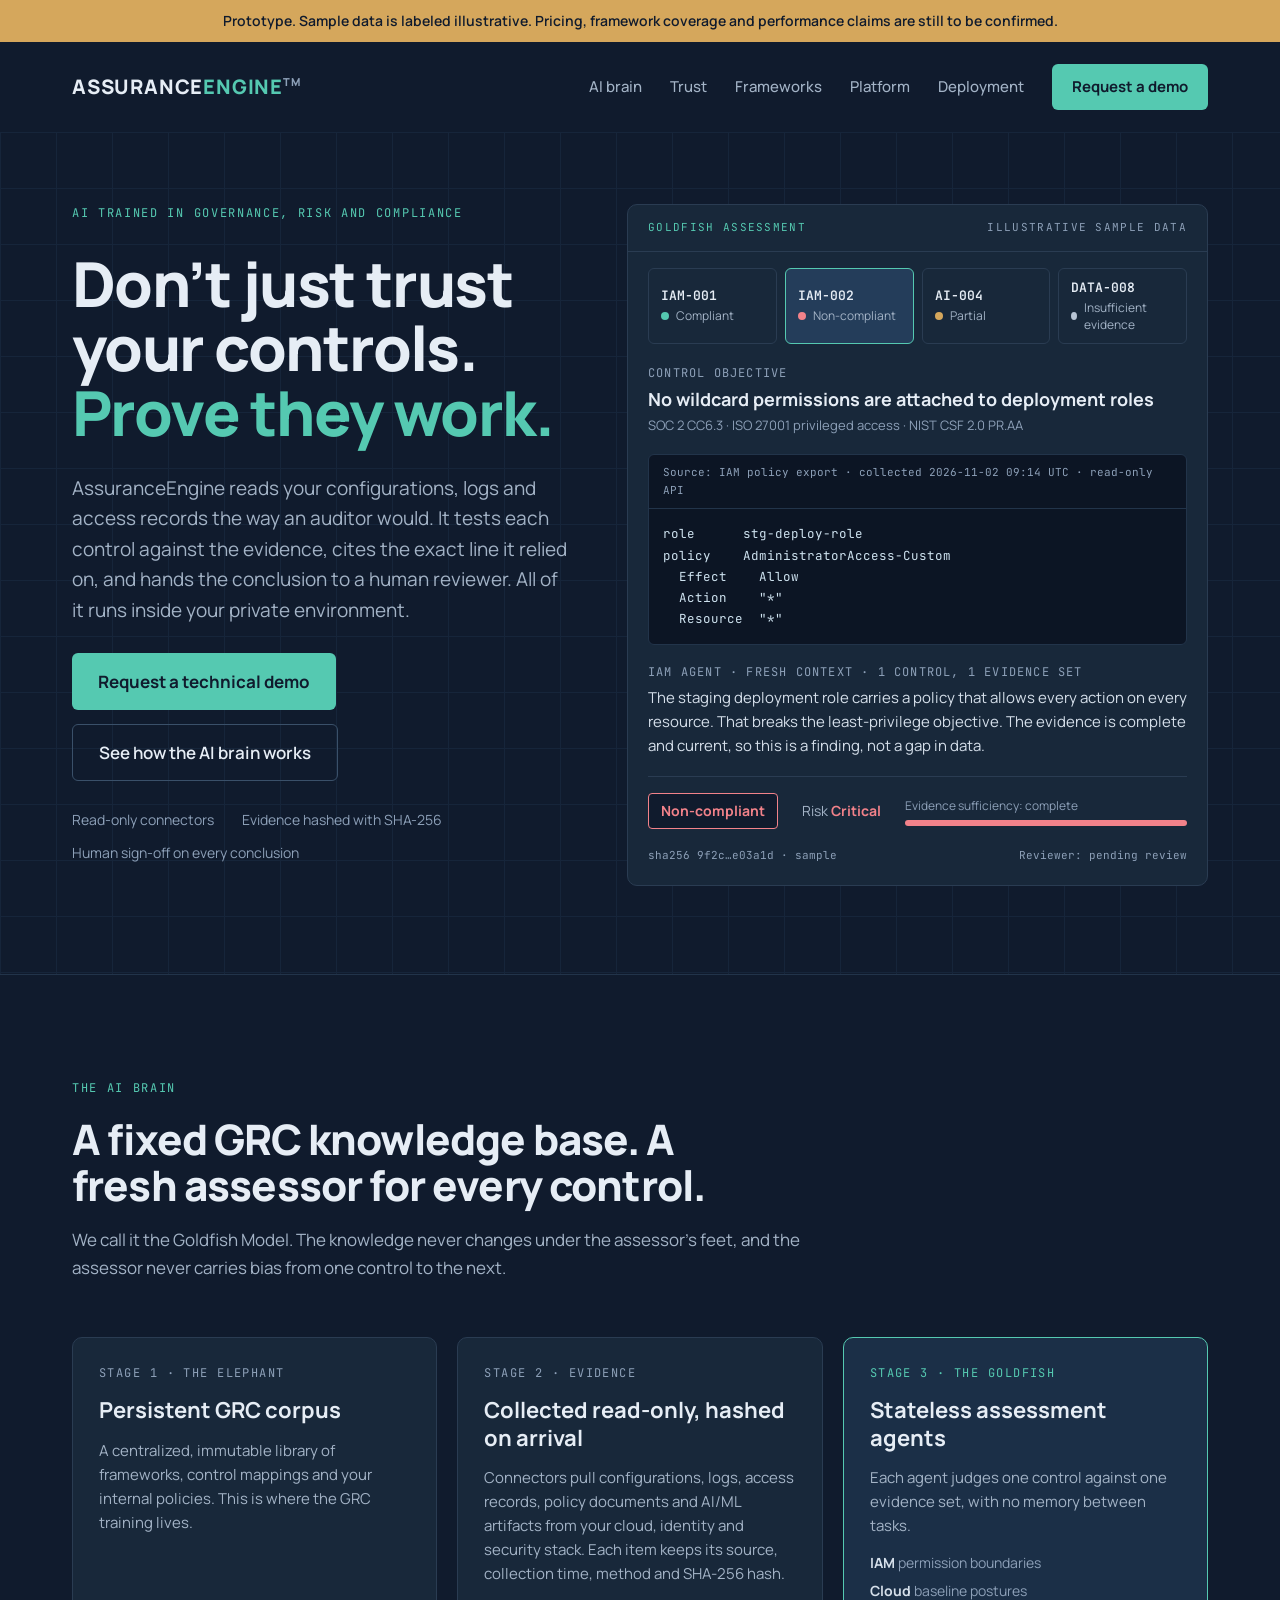
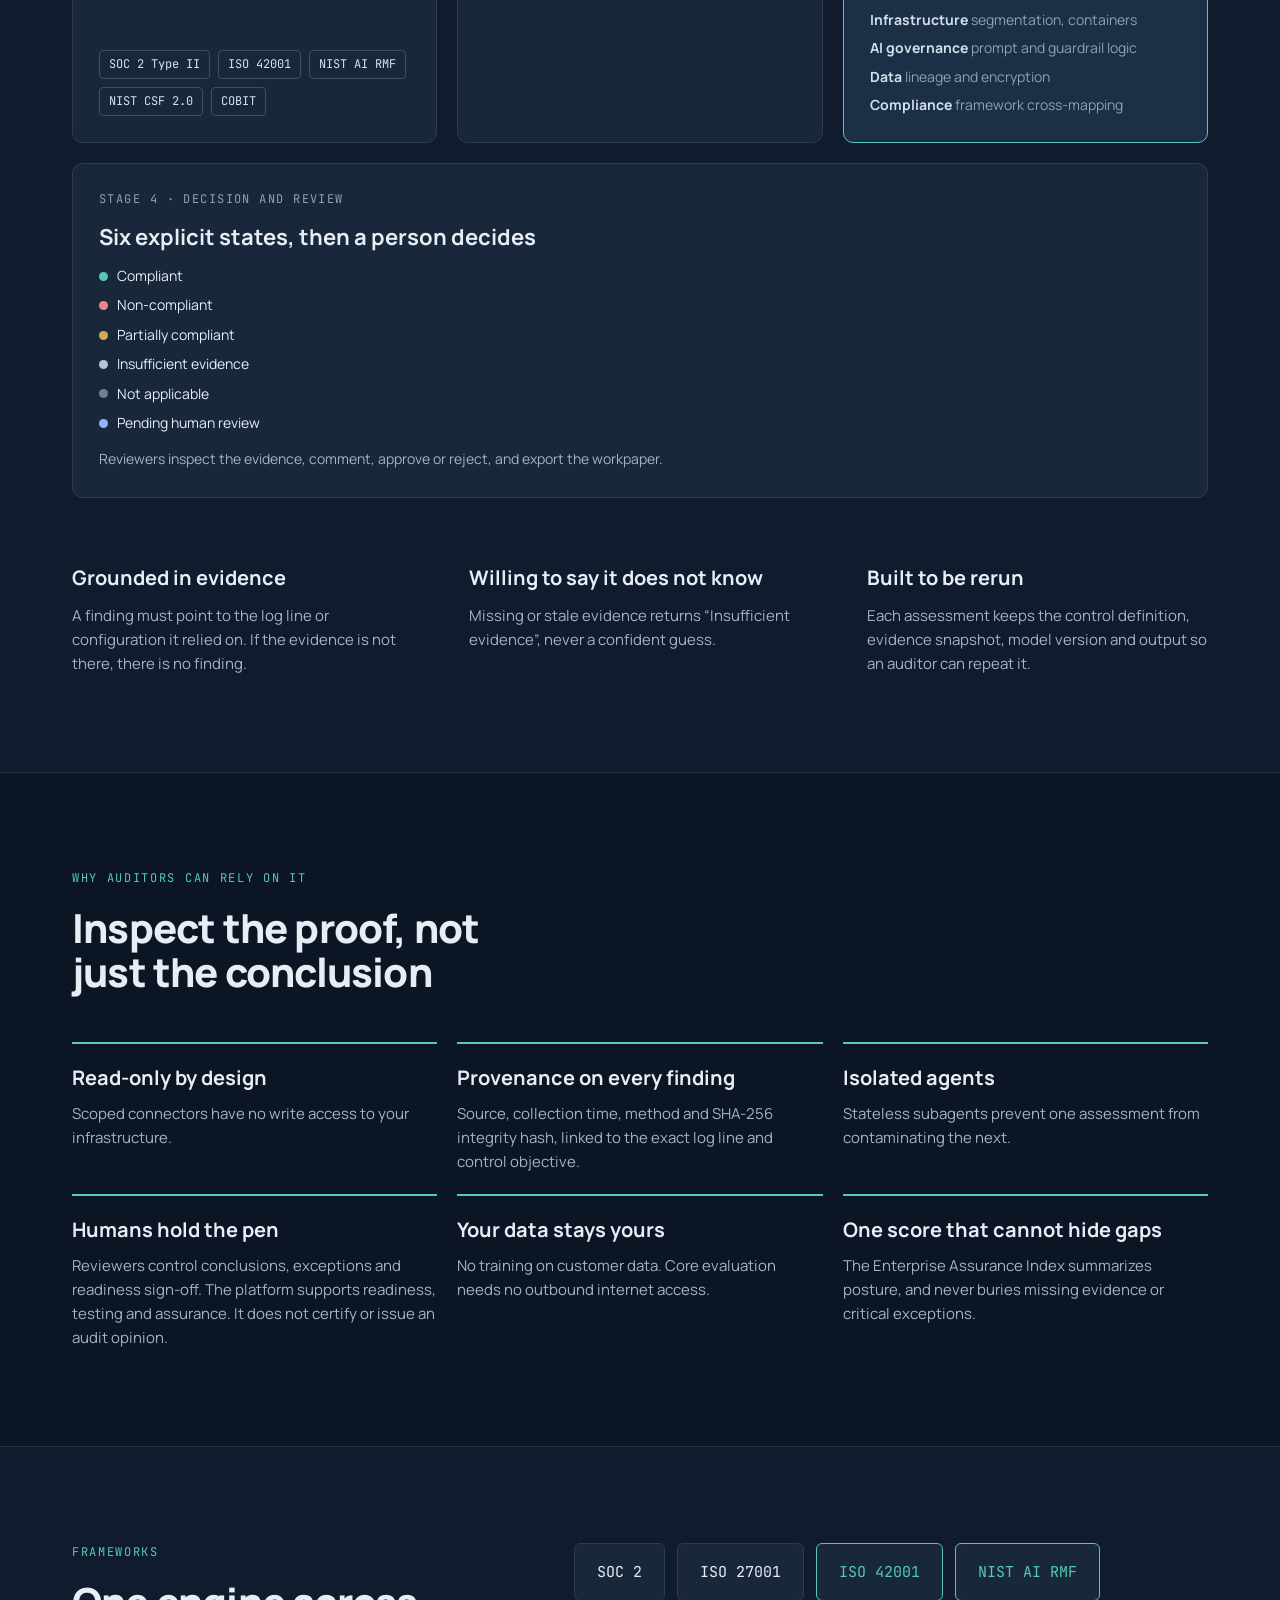
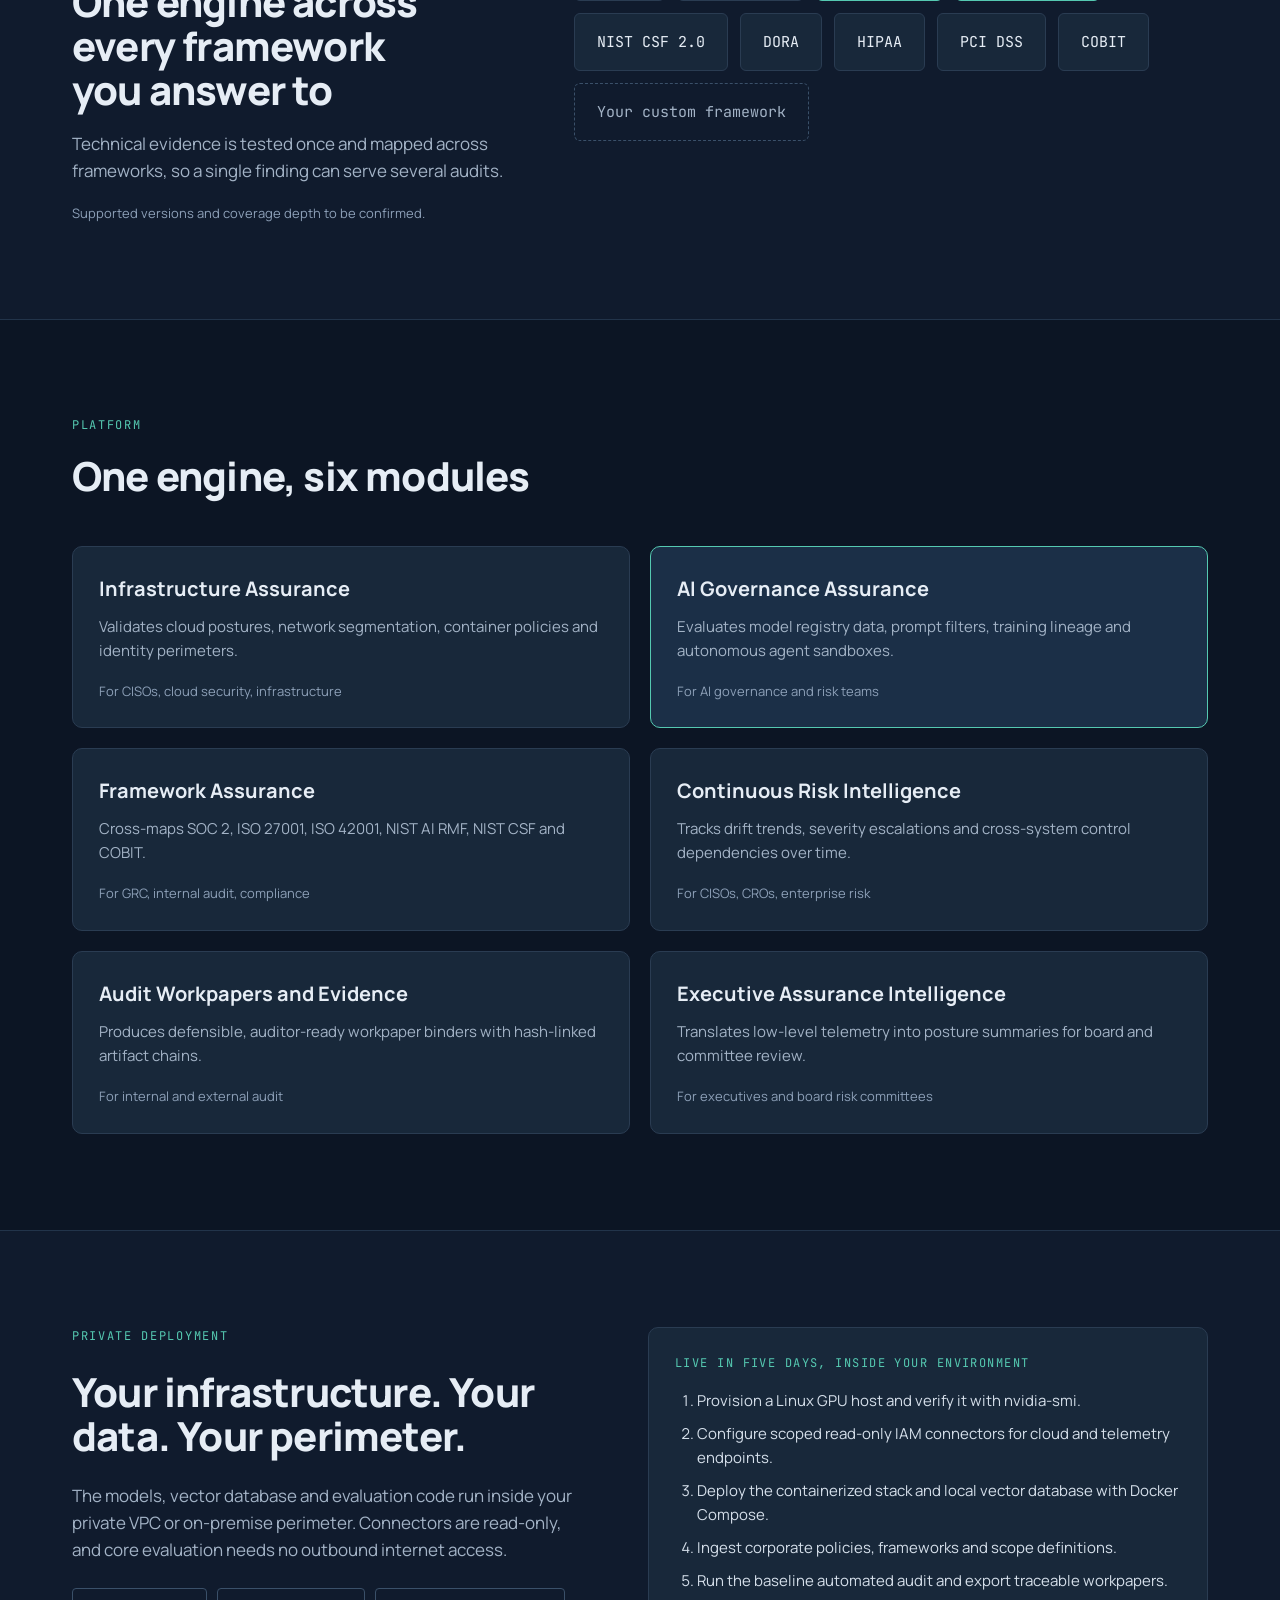
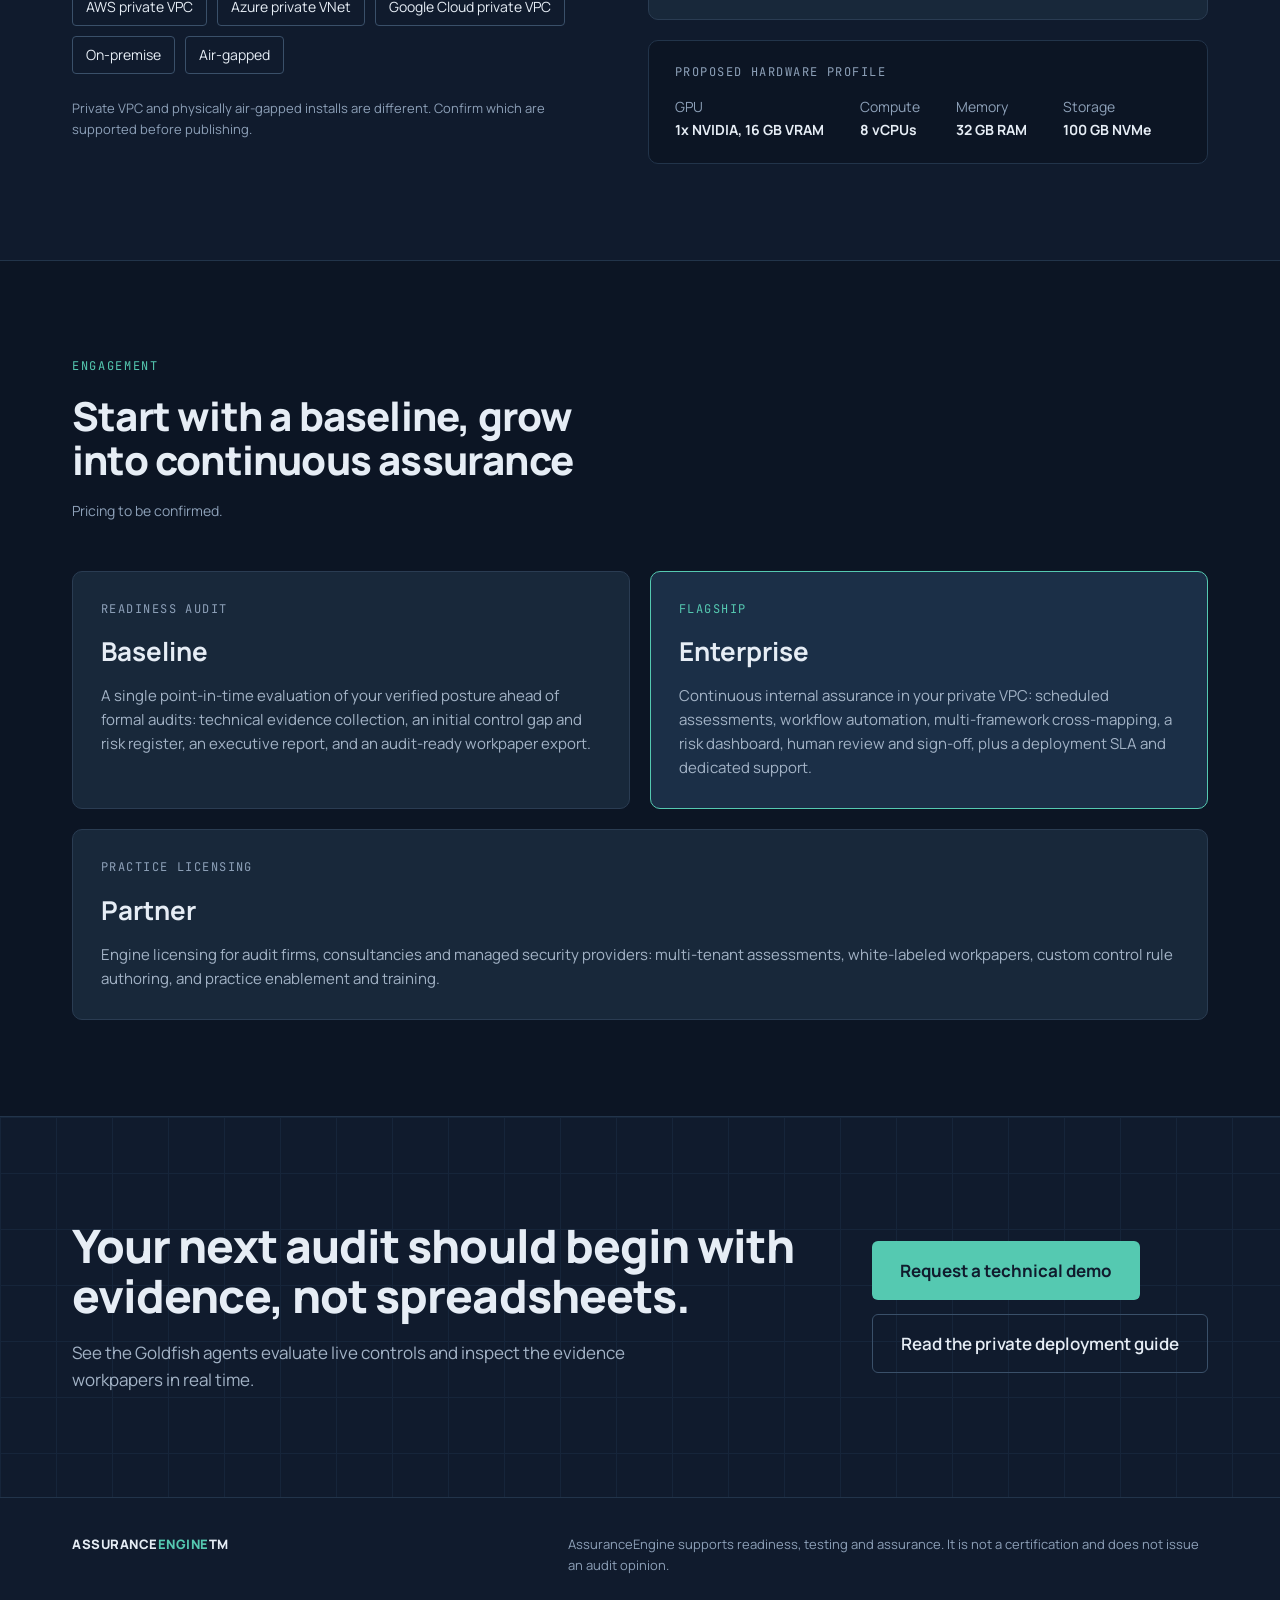
==== index.html @ 004a5a2d "AssuranceEngine prototype Co-authored-by: Copilot App <223556219+Copilot@users.noreply.github.com>" ====
<!doctype html>
<html lang="en">
<head>
<meta charset="utf-8">
<meta name="viewport" content="width=device-width, initial-scale=1">
<title>AssuranceEngine</title>
<meta name="description" content="Prototype site for AssuranceEngine, an evidence-first AI control assurance concept. Sample data only.">

<link rel="stylesheet" href="https://fonts.googleapis.com/css2?family=Manrope:wght@400;500;600;700;800&family=JetBrains+Mono:wght@400;500;600&display=swap">
<style>
body{margin:0;background:#101B2D}
a{color:#55C9B1}a:hover{color:#8FE3D0}
a:focus-visible,button:focus-visible{outline:2px solid #55C9B1;outline-offset:3px}
button{font-family:inherit}
</style>

</head>
<body>



<div style="background: #101B2D; color: #E6EDF5; font-family: 'Manrope', system-ui, sans-serif; font-size: 17px; line-height: 1.6; width: 100%; overflow-x: hidden;">

<!-- Prototype banner -->
<div style="background: #D5A75C; color: #101B2D; padding: 10px 32px; font-size: 14px; font-weight: 600; text-align: center;">
Prototype. Sample data is labeled illustrative. Pricing, framework coverage and performance claims are still to be confirmed.
</div>

<!-- Nav -->
<header style="max-width: 1200px; margin: 0 auto; padding: 22px 32px; box-sizing: border-box; display: flex; flex-wrap: wrap; align-items: center; justify-content: space-between; gap: 16px 32px;">
<a href="#top" style="color: #E6EDF5; text-decoration: none; font-weight: 800; font-size: 20px; letter-spacing: 0.04em;">ASSURANCE<span style="color: #55C9B1;">ENGINE</span><span style="font-size: 11px; vertical-align: super; color: #8DA0B8;">TM</span></a>
<nav style="display: flex; flex-wrap: wrap; align-items: center; gap: 12px 28px; font-size: 15px; font-weight: 500;">
<a href="#brain" style="color: #A3B3C6; text-decoration: none;">AI brain</a>
<a href="#trust" style="color: #A3B3C6; text-decoration: none;">Trust</a>
<a href="#frameworks" style="color: #A3B3C6; text-decoration: none;">Frameworks</a>
<a href="#platform" style="color: #A3B3C6; text-decoration: none;">Platform</a>
<a href="#deployment" style="color: #A3B3C6; text-decoration: none;">Deployment</a>
<a href="#demo" style="background: #55C9B1; color: #101B2D; text-decoration: none; font-weight: 700; padding: 11px 20px; border-radius: 6px;">Request a demo</a>
</nav>
</header>

<!-- Hero -->
<section id="top" style="background-image: linear-gradient(#16253A 1px, transparent 1px), linear-gradient(90deg, #16253A 1px, transparent 1px); background-size: 56px 56px; border-bottom: 1px solid #22344A;">
<div style="max-width: 1200px; margin: 0 auto; padding: 72px 32px 88px; box-sizing: border-box; display: flex; flex-wrap: wrap; align-items: flex-start; gap: 56px;">

<div style="flex: 1 1 440px; min-width: 0; display: flex; flex-direction: column; gap: 28px;">
<div style="font-family: 'JetBrains Mono', ui-monospace, monospace; font-size: 12px; letter-spacing: 0.14em; text-transform: uppercase; color: #55C9B1;">AI trained in governance, risk and compliance</div>
<h1 style="margin: 0; font-size: 62px; line-height: 1.04; font-weight: 800; letter-spacing: -0.025em; text-wrap: balance;">Don’t just trust your controls. <span style="color: #55C9B1;">Prove they work.</span></h1>
<p style="margin: 0; font-size: 19px; line-height: 1.6; color: #A3B3C6; max-width: 540px;">AssuranceEngine reads your configurations, logs and access records the way an auditor would. It tests each control against the evidence, cites the exact line it relied on, and hands the conclusion to a human reviewer. All of it runs inside your private environment.</p>
<div style="display: flex; flex-wrap: wrap; gap: 14px;">
<a href="#demo" style="background: #55C9B1; color: #101B2D; text-decoration: none; font-weight: 700; padding: 15px 26px; border-radius: 6px;">Request a technical demo</a>
<a href="#brain" style="border: 1px solid #3A5069; color: #E6EDF5; text-decoration: none; font-weight: 600; padding: 14px 26px; border-radius: 6px;">See how the AI brain works</a>
</div>
<div style="display: flex; flex-wrap: wrap; gap: 10px 28px; font-size: 14px; color: #8DA0B8;">
<span>Read-only connectors</span>
<span>Evidence hashed with SHA-256</span>
<span>Human sign-off on every conclusion</span>
</div>
</div>

<!-- Interactive assessment -->
<div style="flex: 1 1 520px; min-width: 0; background: #18283A; border: 1px solid #2A3C52; border-radius: 10px; overflow: hidden;">
<div style="display: flex; flex-wrap: wrap; justify-content: space-between; gap: 6px 16px; padding: 14px 20px; border-bottom: 1px solid #2A3C52; font-family: 'JetBrains Mono', ui-monospace, monospace; font-size: 11px; letter-spacing: 0.12em; text-transform: uppercase;">
<span style="color: #55C9B1;">Goldfish assessment</span>
<span style="color: #8DA0B8;">Illustrative sample data</span>
</div>

<div id="tabs" style="display: flex; flex-wrap: wrap; gap: 8px; padding: 16px 20px 0;">

</div>

<div style="padding: 20px; display: flex; flex-direction: column; gap: 18px;">
<div style="display: flex; flex-direction: column; gap: 4px;">
<div style="font-size: 12px; letter-spacing: 0.1em; text-transform: uppercase; color: #8DA0B8; font-family: 'JetBrains Mono', ui-monospace, monospace;">Control objective</div>
<div style="font-size: 18px; font-weight: 700; line-height: 1.35;"><span data-f="objective"></span></div>
<div style="font-size: 13px; color: #8DA0B8;"><span data-f="maps"></span></div>
</div>

<div style="background: #0C1524; border: 1px solid #22344A; border-radius: 6px;">
<div style="padding: 9px 14px; border-bottom: 1px solid #22344A; font-family: 'JetBrains Mono', ui-monospace, monospace; font-size: 11px; color: #8DA0B8; overflow-wrap: anywhere;"><span data-f="source"></span></div>
<pre style="margin: 0; padding: 14px; font-family: 'JetBrains Mono', ui-monospace, monospace; font-size: 12.5px; line-height: 1.7; color: #CFE3F0; white-space: pre-wrap; overflow-wrap: anywhere;"><span data-f="evidence"></span></pre>
</div>

<div style="display: flex; flex-direction: column; gap: 4px;">
<div style="font-size: 12px; letter-spacing: 0.1em; text-transform: uppercase; color: #8DA0B8; font-family: 'JetBrains Mono', ui-monospace, monospace;"><span data-f="agent"></span></div>
<p style="margin: 0; font-size: 15px; line-height: 1.6; color: #D5DFEA;"><span data-f="reasoning"></span></p>
</div>

<div style="display: flex; flex-wrap: wrap; align-items: center; gap: 14px 24px; padding-top: 16px; border-top: 1px solid #2A3C52;">
<span style="font-weight: 700; font-size: 14px; padding: 6px 12px; border-radius: 4px; background: #101B2D; border: 1px solid var(--c); color: var(--c);"><span data-f="status"></span></span>
<span style="font-size: 14px; color: #A3B3C6;">Risk <strong style="color: var(--rc);"><span data-f="risk"></span></strong></span>
<div style="flex: 1 1 160px; min-width: 0; display: flex; flex-direction: column; gap: 5px;">
<span style="font-size: 12px; color: #8DA0B8;">Evidence sufficiency: <span data-f="suff"></span></span>
<div style="height: 6px; background: #101B2D; border-radius: 3px;"><div style="height: 6px; border-radius: 3px; background: var(--c); width: var(--bw);"></div></div>
</div>
</div>

<div style="display: flex; flex-wrap: wrap; justify-content: space-between; gap: 6px 20px; font-family: 'JetBrains Mono', ui-monospace, monospace; font-size: 11px; color: #8DA0B8;">
<span style="overflow-wrap: anywhere;"><span data-f="hash"></span></span>
<span><span data-f="reviewer"></span></span>
</div>
</div>
</div>

</div>
</section>

<!-- AI brain -->
<section id="brain" style="padding: 104px 0 96px;">
<div style="max-width: 1200px; margin: 0 auto; padding: 0 32px; box-sizing: border-box; display: flex; flex-direction: column; gap: 56px;">

<div style="max-width: 760px; display: flex; flex-direction: column; gap: 18px;">
<div style="font-family: 'JetBrains Mono', ui-monospace, monospace; font-size: 12px; letter-spacing: 0.14em; text-transform: uppercase; color: #55C9B1;">The AI brain</div>
<h2 style="margin: 0; font-size: 42px; line-height: 1.1; font-weight: 800; letter-spacing: -0.02em; text-wrap: balance;">A fixed GRC knowledge base. A fresh assessor for every control.</h2>
<p style="margin: 0; color: #A3B3C6;">We call it the Goldfish Model. The knowledge never changes under the assessor’s feet, and the assessor never carries bias from one control to the next.</p>
</div>

<div style="display: flex; flex-wrap: wrap; gap: 20px; align-items: stretch;">

<div style="flex: 1 1 260px; min-width: 0; background: #18283A; border: 1px solid #2A3C52; border-radius: 10px; padding: 26px; display: flex; flex-direction: column; gap: 14px;">
<div style="font-family: 'JetBrains Mono', ui-monospace, monospace; font-size: 12px; letter-spacing: 0.12em; text-transform: uppercase; color: #8DA0B8;">Stage 1 · The Elephant</div>
<h3 style="margin: 0; font-size: 22px; line-height: 1.25;">Persistent GRC corpus</h3>
<p style="margin: 0; font-size: 15px; color: #A3B3C6;">A centralized, immutable library of frameworks, control mappings and your internal policies. This is where the GRC training lives.</p>
<div style="display: flex; flex-wrap: wrap; gap: 8px; margin-top: auto;">
<span style="font-family: 'JetBrains Mono', ui-monospace, monospace; font-size: 12px; border: 1px solid #3A5069; border-radius: 4px; padding: 4px 9px; color: #CFE3F0;">SOC 2 Type II</span>
<span style="font-family: 'JetBrains Mono', ui-monospace, monospace; font-size: 12px; border: 1px solid #3A5069; border-radius: 4px; padding: 4px 9px; color: #CFE3F0;">ISO 42001</span>
<span style="font-family: 'JetBrains Mono', ui-monospace, monospace; font-size: 12px; border: 1px solid #3A5069; border-radius: 4px; padding: 4px 9px; color: #CFE3F0;">NIST AI RMF</span>
<span style="font-family: 'JetBrains Mono', ui-monospace, monospace; font-size: 12px; border: 1px solid #3A5069; border-radius: 4px; padding: 4px 9px; color: #CFE3F0;">NIST CSF 2.0</span>
<span style="font-family: 'JetBrains Mono', ui-monospace, monospace; font-size: 12px; border: 1px solid #3A5069; border-radius: 4px; padding: 4px 9px; color: #CFE3F0;">COBIT</span>
</div>
</div>

<div style="flex: 1 1 260px; min-width: 0; background: #18283A; border: 1px solid #2A3C52; border-radius: 10px; padding: 26px; display: flex; flex-direction: column; gap: 14px;">
<div style="font-family: 'JetBrains Mono', ui-monospace, monospace; font-size: 12px; letter-spacing: 0.12em; text-transform: uppercase; color: #8DA0B8;">Stage 2 · Evidence</div>
<h3 style="margin: 0; font-size: 22px; line-height: 1.25;">Collected read-only, hashed on arrival</h3>
<p style="margin: 0; font-size: 15px; color: #A3B3C6;">Connectors pull configurations, logs, access records, policy documents and AI/ML artifacts from your cloud, identity and security stack. Each item keeps its source, collection time, method and SHA-256 hash.</p>
</div>

<div style="flex: 1 1 260px; min-width: 0; background: #1B2F47; border: 1px solid #55C9B1; border-radius: 10px; padding: 26px; display: flex; flex-direction: column; gap: 14px;">
<div style="font-family: 'JetBrains Mono', ui-monospace, monospace; font-size: 12px; letter-spacing: 0.12em; text-transform: uppercase; color: #55C9B1;">Stage 3 · The Goldfish</div>
<h3 style="margin: 0; font-size: 22px; line-height: 1.25;">Stateless assessment agents</h3>
<p style="margin: 0; font-size: 15px; color: #A3B3C6;">Each agent judges one control against one evidence set, with no memory between tasks.</p>
<div style="display: flex; flex-direction: column; gap: 6px; font-size: 14px; color: #D5DFEA;">
<div><strong>IAM</strong> <span style="color: #8DA0B8;">permission boundaries</span></div>
<div><strong>Cloud</strong> <span style="color: #8DA0B8;">baseline postures</span></div>
<div><strong>Infrastructure</strong> <span style="color: #8DA0B8;">segmentation, containers</span></div>
<div><strong>AI governance</strong> <span style="color: #8DA0B8;">prompt and guardrail logic</span></div>
<div><strong>Data</strong> <span style="color: #8DA0B8;">lineage and encryption</span></div>
<div><strong>Compliance</strong> <span style="color: #8DA0B8;">framework cross-mapping</span></div>
</div>
</div>

<div style="flex: 1 1 260px; min-width: 0; background: #18283A; border: 1px solid #2A3C52; border-radius: 10px; padding: 26px; display: flex; flex-direction: column; gap: 14px;">
<div style="font-family: 'JetBrains Mono', ui-monospace, monospace; font-size: 12px; letter-spacing: 0.12em; text-transform: uppercase; color: #8DA0B8;">Stage 4 · Decision and review</div>
<h3 style="margin: 0; font-size: 22px; line-height: 1.25;">Six explicit states, then a person decides</h3>
<div style="display: flex; flex-direction: column; gap: 7px; font-size: 14px;">
<div style="display: flex; align-items: center; gap: 9px;"><span style="width: 9px; height: 9px; border-radius: 50%; background: #55C9B1;"></span>Compliant</div>
<div style="display: flex; align-items: center; gap: 9px;"><span style="width: 9px; height: 9px; border-radius: 50%; background: #F2828A;"></span>Non-compliant</div>
<div style="display: flex; align-items: center; gap: 9px;"><span style="width: 9px; height: 9px; border-radius: 50%; background: #D5A75C;"></span>Partially compliant</div>
<div style="display: flex; align-items: center; gap: 9px;"><span style="width: 9px; height: 9px; border-radius: 50%; background: #B7C4D4;"></span>Insufficient evidence</div>
<div style="display: flex; align-items: center; gap: 9px;"><span style="width: 9px; height: 9px; border-radius: 50%; background: #6E8199;"></span>Not applicable</div>
<div style="display: flex; align-items: center; gap: 9px;"><span style="width: 9px; height: 9px; border-radius: 50%; background: #8DB4FF;"></span>Pending human review</div>
</div>
<p style="margin: 0; font-size: 14px; color: #A3B3C6;">Reviewers inspect the evidence, comment, approve or reject, and export the workpaper.</p>
</div>

</div>

<div style="display: flex; flex-wrap: wrap; gap: 40px 56px; padding-top: 8px;">
<div style="flex: 1 1 280px; min-width: 0; display: flex; flex-direction: column; gap: 10px;">
<h3 style="margin: 0; font-size: 20px;">Grounded in evidence</h3>
<p style="margin: 0; font-size: 15px; color: #A3B3C6;">A finding must point to the log line or configuration it relied on. If the evidence is not there, there is no finding.</p>
</div>
<div style="flex: 1 1 280px; min-width: 0; display: flex; flex-direction: column; gap: 10px;">
<h3 style="margin: 0; font-size: 20px;">Willing to say it does not know</h3>
<p style="margin: 0; font-size: 15px; color: #A3B3C6;">Missing or stale evidence returns “Insufficient evidence”, never a confident guess.</p>
</div>
<div style="flex: 1 1 280px; min-width: 0; display: flex; flex-direction: column; gap: 10px;">
<h3 style="margin: 0; font-size: 20px;">Built to be rerun</h3>
<p style="margin: 0; font-size: 15px; color: #A3B3C6;">Each assessment keeps the control definition, evidence snapshot, model version and output so an auditor can repeat it.</p>
</div>
</div>

</div>
</section>

<!-- Trust -->
<section id="trust" style="background: #0C1524; border-top: 1px solid #22344A; border-bottom: 1px solid #22344A; padding: 96px 0;">
<div style="max-width: 1200px; margin: 0 auto; padding: 0 32px; box-sizing: border-box; display: flex; flex-direction: column; gap: 48px;">
<div style="max-width: 720px; display: flex; flex-direction: column; gap: 18px;">
<div style="font-family: 'JetBrains Mono', ui-monospace, monospace; font-size: 12px; letter-spacing: 0.14em; text-transform: uppercase; color: #55C9B1;">Why auditors can rely on it</div>
<h2 style="margin: 0; font-size: 40px; line-height: 1.1; font-weight: 800; letter-spacing: -0.02em; text-wrap: balance;">Inspect the proof, not just the conclusion</h2>
</div>
<div style="display: flex; flex-wrap: wrap; gap: 20px;">
<div style="flex: 1 1 340px; min-width: 0; border-top: 2px solid #55C9B1; padding-top: 18px; display: flex; flex-direction: column; gap: 8px;">
<h3 style="margin: 0; font-size: 20px;">Read-only by design</h3>
<p style="margin: 0; font-size: 15px; color: #A3B3C6;">Scoped connectors have no write access to your infrastructure.</p>
</div>
<div style="flex: 1 1 340px; min-width: 0; border-top: 2px solid #55C9B1; padding-top: 18px; display: flex; flex-direction: column; gap: 8px;">
<h3 style="margin: 0; font-size: 20px;">Provenance on every finding</h3>
<p style="margin: 0; font-size: 15px; color: #A3B3C6;">Source, collection time, method and SHA-256 integrity hash, linked to the exact log line and control objective.</p>
</div>
<div style="flex: 1 1 340px; min-width: 0; border-top: 2px solid #55C9B1; padding-top: 18px; display: flex; flex-direction: column; gap: 8px;">
<h3 style="margin: 0; font-size: 20px;">Isolated agents</h3>
<p style="margin: 0; font-size: 15px; color: #A3B3C6;">Stateless subagents prevent one assessment from contaminating the next.</p>
</div>
<div style="flex: 1 1 340px; min-width: 0; border-top: 2px solid #55C9B1; padding-top: 18px; display: flex; flex-direction: column; gap: 8px;">
<h3 style="margin: 0; font-size: 20px;">Humans hold the pen</h3>
<p style="margin: 0; font-size: 15px; color: #A3B3C6;">Reviewers control conclusions, exceptions and readiness sign-off. The platform supports readiness, testing and assurance. It does not certify or issue an audit opinion.</p>
</div>
<div style="flex: 1 1 340px; min-width: 0; border-top: 2px solid #55C9B1; padding-top: 18px; display: flex; flex-direction: column; gap: 8px;">
<h3 style="margin: 0; font-size: 20px;">Your data stays yours</h3>
<p style="margin: 0; font-size: 15px; color: #A3B3C6;">No training on customer data. Core evaluation needs no outbound internet access.</p>
</div>
<div style="flex: 1 1 340px; min-width: 0; border-top: 2px solid #55C9B1; padding-top: 18px; display: flex; flex-direction: column; gap: 8px;">
<h3 style="margin: 0; font-size: 20px;">One score that cannot hide gaps</h3>
<p style="margin: 0; font-size: 15px; color: #A3B3C6;">The Enterprise Assurance Index summarizes posture, and never buries missing evidence or critical exceptions.</p>
</div>
</div>
</div>
</section>

<!-- Frameworks -->
<section id="frameworks" style="padding: 96px 0;">
<div style="max-width: 1200px; margin: 0 auto; padding: 0 32px; box-sizing: border-box; display: flex; flex-wrap: wrap; gap: 48px; align-items: flex-start;">
<div style="flex: 1 1 340px; min-width: 0; display: flex; flex-direction: column; gap: 18px;">
<div style="font-family: 'JetBrains Mono', ui-monospace, monospace; font-size: 12px; letter-spacing: 0.14em; text-transform: uppercase; color: #55C9B1;">Frameworks</div>
<h2 style="margin: 0; font-size: 40px; line-height: 1.1; font-weight: 800; letter-spacing: -0.02em; text-wrap: balance;">One engine across every framework you answer to</h2>
<p style="margin: 0; color: #A3B3C6;">Technical evidence is tested once and mapped across frameworks, so a single finding can serve several audits.</p>
<p style="margin: 0; font-size: 13px; color: #8DA0B8;">Supported versions and coverage depth to be confirmed.</p>
</div>
<div style="flex: 1 1 520px; min-width: 0; display: flex; flex-wrap: wrap; gap: 12px;">
<span style="font-family: 'JetBrains Mono', ui-monospace, monospace; font-size: 15px; background: #18283A; border: 1px solid #2A3C52; border-radius: 6px; padding: 16px 22px;">SOC 2</span>
<span style="font-family: 'JetBrains Mono', ui-monospace, monospace; font-size: 15px; background: #18283A; border: 1px solid #2A3C52; border-radius: 6px; padding: 16px 22px;">ISO 27001</span>
<span style="font-family: 'JetBrains Mono', ui-monospace, monospace; font-size: 15px; background: #18283A; border: 1px solid #55C9B1; border-radius: 6px; padding: 16px 22px; color: #55C9B1;">ISO 42001</span>
<span style="font-family: 'JetBrains Mono', ui-monospace, monospace; font-size: 15px; background: #18283A; border: 1px solid #55C9B1; border-radius: 6px; padding: 16px 22px; color: #55C9B1;">NIST AI RMF</span>
<span style="font-family: 'JetBrains Mono', ui-monospace, monospace; font-size: 15px; background: #18283A; border: 1px solid #2A3C52; border-radius: 6px; padding: 16px 22px;">NIST CSF 2.0</span>
<span style="font-family: 'JetBrains Mono', ui-monospace, monospace; font-size: 15px; background: #18283A; border: 1px solid #2A3C52; border-radius: 6px; padding: 16px 22px;">DORA</span>
<span style="font-family: 'JetBrains Mono', ui-monospace, monospace; font-size: 15px; background: #18283A; border: 1px solid #2A3C52; border-radius: 6px; padding: 16px 22px;">HIPAA</span>
<span style="font-family: 'JetBrains Mono', ui-monospace, monospace; font-size: 15px; background: #18283A; border: 1px solid #2A3C52; border-radius: 6px; padding: 16px 22px;">PCI DSS</span>
<span style="font-family: 'JetBrains Mono', ui-monospace, monospace; font-size: 15px; background: #18283A; border: 1px solid #2A3C52; border-radius: 6px; padding: 16px 22px;">COBIT</span>
<span style="font-family: 'JetBrains Mono', ui-monospace, monospace; font-size: 15px; background: #101B2D; border: 1px dashed #3A5069; border-radius: 6px; padding: 16px 22px; color: #A3B3C6;">Your custom framework</span>
</div>
</div>
</section>

<!-- Platform modules -->
<section id="platform" style="background: #0C1524; border-top: 1px solid #22344A; border-bottom: 1px solid #22344A; padding: 96px 0;">
<div style="max-width: 1200px; margin: 0 auto; padding: 0 32px; box-sizing: border-box; display: flex; flex-direction: column; gap: 48px;">
<div style="max-width: 720px; display: flex; flex-direction: column; gap: 18px;">
<div style="font-family: 'JetBrains Mono', ui-monospace, monospace; font-size: 12px; letter-spacing: 0.14em; text-transform: uppercase; color: #55C9B1;">Platform</div>
<h2 style="margin: 0; font-size: 40px; line-height: 1.1; font-weight: 800; letter-spacing: -0.02em; text-wrap: balance;">One engine, six modules</h2>
</div>
<div style="display: flex; flex-wrap: wrap; gap: 20px;">

<div style="flex: 1 1 340px; min-width: 0; background: #18283A; border: 1px solid #2A3C52; border-radius: 10px; padding: 26px; display: flex; flex-direction: column; gap: 10px;">
<h3 style="margin: 0; font-size: 20px;">Infrastructure Assurance</h3>
<p style="margin: 0; font-size: 15px; color: #A3B3C6;">Validates cloud postures, network segmentation, container policies and identity perimeters.</p>
<div style="margin-top: auto; padding-top: 8px; font-size: 13px; color: #8DA0B8;">For CISOs, cloud security, infrastructure</div>
</div>

<div style="flex: 1 1 340px; min-width: 0; background: #1B2F47; border: 1px solid #55C9B1; border-radius: 10px; padding: 26px; display: flex; flex-direction: column; gap: 10px;">
<h3 style="margin: 0; font-size: 20px;">AI Governance Assurance</h3>
<p style="margin: 0; font-size: 15px; color: #A3B3C6;">Evaluates model registry data, prompt filters, training lineage and autonomous agent sandboxes.</p>
<div style="margin-top: auto; padding-top: 8px; font-size: 13px; color: #8DA0B8;">For AI governance and risk teams</div>
</div>

<div style="flex: 1 1 340px; min-width: 0; background: #18283A; border: 1px solid #2A3C52; border-radius: 10px; padding: 26px; display: flex; flex-direction: column; gap: 10px;">
<h3 style="margin: 0; font-size: 20px;">Framework Assurance</h3>
<p style="margin: 0; font-size: 15px; color: #A3B3C6;">Cross-maps SOC 2, ISO 27001, ISO 42001, NIST AI RMF, NIST CSF and COBIT.</p>
<div style="margin-top: auto; padding-top: 8px; font-size: 13px; color: #8DA0B8;">For GRC, internal audit, compliance</div>
</div>

<div style="flex: 1 1 340px; min-width: 0; background: #18283A; border: 1px solid #2A3C52; border-radius: 10px; padding: 26px; display: flex; flex-direction: column; gap: 10px;">
<h3 style="margin: 0; font-size: 20px;">Continuous Risk Intelligence</h3>
<p style="margin: 0; font-size: 15px; color: #A3B3C6;">Tracks drift trends, severity escalations and cross-system control dependencies over time.</p>
<div style="margin-top: auto; padding-top: 8px; font-size: 13px; color: #8DA0B8;">For CISOs, CROs, enterprise risk</div>
</div>

<div style="flex: 1 1 340px; min-width: 0; background: #18283A; border: 1px solid #2A3C52; border-radius: 10px; padding: 26px; display: flex; flex-direction: column; gap: 10px;">
<h3 style="margin: 0; font-size: 20px;">Audit Workpapers and Evidence</h3>
<p style="margin: 0; font-size: 15px; color: #A3B3C6;">Produces defensible, auditor-ready workpaper binders with hash-linked artifact chains.</p>
<div style="margin-top: auto; padding-top: 8px; font-size: 13px; color: #8DA0B8;">For internal and external audit</div>
</div>

<div style="flex: 1 1 340px; min-width: 0; background: #18283A; border: 1px solid #2A3C52; border-radius: 10px; padding: 26px; display: flex; flex-direction: column; gap: 10px;">
<h3 style="margin: 0; font-size: 20px;">Executive Assurance Intelligence</h3>
<p style="margin: 0; font-size: 15px; color: #A3B3C6;">Translates low-level telemetry into posture summaries for board and committee review.</p>
<div style="margin-top: auto; padding-top: 8px; font-size: 13px; color: #8DA0B8;">For executives and board risk committees</div>
</div>

</div>
</div>
</section>

<!-- Deployment -->
<section id="deployment" style="padding: 96px 0;">
<div style="max-width: 1200px; margin: 0 auto; padding: 0 32px; box-sizing: border-box; display: flex; flex-wrap: wrap; gap: 56px; align-items: flex-start;">

<div style="flex: 1 1 440px; min-width: 0; display: flex; flex-direction: column; gap: 24px;">
<div style="font-family: 'JetBrains Mono', ui-monospace, monospace; font-size: 12px; letter-spacing: 0.14em; text-transform: uppercase; color: #55C9B1;">Private deployment</div>
<h2 style="margin: 0; font-size: 40px; line-height: 1.1; font-weight: 800; letter-spacing: -0.02em; text-wrap: balance;">Your infrastructure. Your data. Your perimeter.</h2>
<p style="margin: 0; color: #A3B3C6;">The models, vector database and evaluation code run inside your private VPC or on-premise perimeter. Connectors are read-only, and core evaluation needs no outbound internet access.</p>
<div style="display: flex; flex-wrap: wrap; gap: 10px;">
<span style="font-size: 14px; border: 1px solid #3A5069; border-radius: 4px; padding: 7px 13px;">AWS private VPC</span>
<span style="font-size: 14px; border: 1px solid #3A5069; border-radius: 4px; padding: 7px 13px;">Azure private VNet</span>
<span style="font-size: 14px; border: 1px solid #3A5069; border-radius: 4px; padding: 7px 13px;">Google Cloud private VPC</span>
<span style="font-size: 14px; border: 1px solid #3A5069; border-radius: 4px; padding: 7px 13px;">On-premise</span>
<span style="font-size: 14px; border: 1px solid #3A5069; border-radius: 4px; padding: 7px 13px;">Air-gapped</span>
</div>
<p style="margin: 0; font-size: 13px; color: #8DA0B8;">Private VPC and physically air-gapped installs are different. Confirm which are supported before publishing.</p>
</div>

<div style="flex: 1 1 480px; min-width: 0; display: flex; flex-direction: column; gap: 20px;">
<div style="background: #18283A; border: 1px solid #2A3C52; border-radius: 10px; padding: 26px; display: flex; flex-direction: column; gap: 16px;">
<div style="font-family: 'JetBrains Mono', ui-monospace, monospace; font-size: 12px; letter-spacing: 0.12em; text-transform: uppercase; color: #55C9B1;">Live in five days, inside your environment</div>
<ol style="margin: 0; padding-left: 22px; display: flex; flex-direction: column; gap: 9px; font-size: 15px; color: #D5DFEA;">
<li>Provision a Linux GPU host and verify it with nvidia-smi.</li>
<li>Configure scoped read-only IAM connectors for cloud and telemetry endpoints.</li>
<li>Deploy the containerized stack and local vector database with Docker Compose.</li>
<li>Ingest corporate policies, frameworks and scope definitions.</li>
<li>Run the baseline automated audit and export traceable workpapers.</li>
</ol>
</div>
<div style="background: #0C1524; border: 1px solid #22344A; border-radius: 10px; padding: 22px 26px; display: flex; flex-wrap: wrap; gap: 14px 36px; font-size: 14px;">
<div style="width: 100%; font-family: 'JetBrains Mono', ui-monospace, monospace; font-size: 12px; letter-spacing: 0.12em; text-transform: uppercase; color: #8DA0B8;">Proposed hardware profile</div>
<div><span style="color: #8DA0B8;">GPU</span><br><strong>1x NVIDIA, 16 GB VRAM</strong></div>
<div><span style="color: #8DA0B8;">Compute</span><br><strong>8 vCPUs</strong></div>
<div><span style="color: #8DA0B8;">Memory</span><br><strong>32 GB RAM</strong></div>
<div><span style="color: #8DA0B8;">Storage</span><br><strong>100 GB NVMe</strong></div>
</div>
</div>

</div>
</section>

<!-- Engagement -->
<section id="engagement" style="background: #0C1524; border-top: 1px solid #22344A; border-bottom: 1px solid #22344A; padding: 96px 0;">
<div style="max-width: 1200px; margin: 0 auto; padding: 0 32px; box-sizing: border-box; display: flex; flex-direction: column; gap: 48px;">
<div style="max-width: 720px; display: flex; flex-direction: column; gap: 18px;">
<div style="font-family: 'JetBrains Mono', ui-monospace, monospace; font-size: 12px; letter-spacing: 0.14em; text-transform: uppercase; color: #55C9B1;">Engagement</div>
<h2 style="margin: 0; font-size: 40px; line-height: 1.1; font-weight: 800; letter-spacing: -0.02em; text-wrap: balance;">Start with a baseline, grow into continuous assurance</h2>
<p style="margin: 0; font-size: 14px; color: #8DA0B8;">Pricing to be confirmed.</p>
</div>
<div style="display: flex; flex-wrap: wrap; gap: 20px;">

<div style="flex: 1 1 320px; min-width: 0; background: #18283A; border: 1px solid #2A3C52; border-radius: 10px; padding: 28px; display: flex; flex-direction: column; gap: 12px;">
<div style="font-family: 'JetBrains Mono', ui-monospace, monospace; font-size: 12px; letter-spacing: 0.12em; text-transform: uppercase; color: #8DA0B8;">Readiness audit</div>
<h3 style="margin: 0; font-size: 26px;">Baseline</h3>
<p style="margin: 0; font-size: 15px; color: #A3B3C6;">A single point-in-time evaluation of your verified posture ahead of formal audits: technical evidence collection, an initial control gap and risk register, an executive report, and an audit-ready workpaper export.</p>
</div>

<div style="flex: 1 1 320px; min-width: 0; background: #1B2F47; border: 1px solid #55C9B1; border-radius: 10px; padding: 28px; display: flex; flex-direction: column; gap: 12px;">
<div style="font-family: 'JetBrains Mono', ui-monospace, monospace; font-size: 12px; letter-spacing: 0.12em; text-transform: uppercase; color: #55C9B1;">Flagship</div>
<h3 style="margin: 0; font-size: 26px;">Enterprise</h3>
<p style="margin: 0; font-size: 15px; color: #A3B3C6;">Continuous internal assurance in your private VPC: scheduled assessments, workflow automation, multi-framework cross-mapping, a risk dashboard, human review and sign-off, plus a deployment SLA and dedicated support.</p>
</div>

<div style="flex: 1 1 320px; min-width: 0; background: #18283A; border: 1px solid #2A3C52; border-radius: 10px; padding: 28px; display: flex; flex-direction: column; gap: 12px;">
<div style="font-family: 'JetBrains Mono', ui-monospace, monospace; font-size: 12px; letter-spacing: 0.12em; text-transform: uppercase; color: #8DA0B8;">Practice licensing</div>
<h3 style="margin: 0; font-size: 26px;">Partner</h3>
<p style="margin: 0; font-size: 15px; color: #A3B3C6;">Engine licensing for audit firms, consultancies and managed security providers: multi-tenant assessments, white-labeled workpapers, custom control rule authoring, and practice enablement and training.</p>
</div>

</div>
</div>
</section>

<!-- CTA -->
<section id="demo" style="padding: 104px 0; background-image: linear-gradient(#16253A 1px, transparent 1px), linear-gradient(90deg, #16253A 1px, transparent 1px); background-size: 56px 56px;">
<div style="max-width: 1200px; margin: 0 auto; padding: 0 32px; box-sizing: border-box; display: flex; flex-wrap: wrap; gap: 40px; align-items: center; justify-content: space-between;">
<div style="flex: 1 1 480px; min-width: 0; display: flex; flex-direction: column; gap: 18px;">
<h2 style="margin: 0; font-size: 46px; line-height: 1.08; font-weight: 800; letter-spacing: -0.02em; text-wrap: balance;">Your next audit should begin with evidence, not spreadsheets.</h2>
<p style="margin: 0; color: #A3B3C6; max-width: 600px;">See the Goldfish agents evaluate live controls and inspect the evidence workpapers in real time.</p>
</div>
<div style="flex: 0 1 auto; display: flex; flex-direction: column; gap: 14px; align-items: flex-start;">
<a href="#demo" style="background: #55C9B1; color: #101B2D; text-decoration: none; font-weight: 700; padding: 16px 28px; border-radius: 6px;">Request a technical demo</a>
<a href="#deployment" style="border: 1px solid #3A5069; color: #E6EDF5; text-decoration: none; font-weight: 600; padding: 15px 28px; border-radius: 6px;">Read the private deployment guide</a>
</div>
</div>
</section>

<!-- Footer -->
<footer style="border-top: 1px solid #22344A; padding: 36px 0 44px;">
<div style="max-width: 1200px; margin: 0 auto; padding: 0 32px; box-sizing: border-box; display: flex; flex-wrap: wrap; justify-content: space-between; gap: 14px 32px; font-size: 13px; color: #8DA0B8;">
<span style="font-weight: 800; color: #E6EDF5; letter-spacing: 0.04em;">ASSURANCE<span style="color: #55C9B1;">ENGINE</span>TM</span>
<span style="flex: 1 1 420px; min-width: 0; max-width: 640px;">AssuranceEngine supports readiness, testing and assurance. It is not a certification and does not issue an audit opinion.</span>
</div>
</footer>

</div>

<script>
const C = [
      {
        id: "IAM-001", status: "Compliant", color: "#55C9B1", risk: "Low", riskColor: "#55C9B1",
        objective: "Multi-factor authentication is enforced on all administrator accounts",
        maps: "SOC 2 CC6.1 · ISO 27001 privileged access · NIST CSF 2.0 PR.AA",
        source: "Source: IAM credential report · collected 2026-11-02 09:14 UTC · read-only API",
        evidence: "admin_profiles_total   412\nmfa_active             412\nmfa_missing            0\nlast_credential_report 2026-11-02T09:13:51Z",
        agent: "IAM agent · fresh context · 1 control, 1 evidence set",
        reasoning: "All 412 administrator profiles in the report have MFA active and none are missing it. The report is current, so the control objective is met for this population.",
        suff: "complete", barW: "100%",
        hash: "sha256 4be1…c90a07 · sample", reviewer: "Reviewer: pending sign-off"
      },
      {
        id: "IAM-002", status: "Non-compliant", color: "#F2828A", risk: "Critical", riskColor: "#F2828A",
        objective: "No wildcard permissions are attached to deployment roles",
        maps: "SOC 2 CC6.3 · ISO 27001 privileged access · NIST CSF 2.0 PR.AA",
        source: "Source: IAM policy export · collected 2026-11-02 09:14 UTC · read-only API",
        evidence: "role      stg-deploy-role\npolicy    AdministratorAccess-Custom\n  Effect    Allow\n  Action    \"*\"\n  Resource  \"*\"",
        agent: "IAM agent · fresh context · 1 control, 1 evidence set",
        reasoning: "The staging deployment role carries a policy that allows every action on every resource. That breaks the least-privilege objective. The evidence is complete and current, so this is a finding, not a gap in data.",
        suff: "complete", barW: "100%",
        hash: "sha256 9f2c…e03a1d · sample", reviewer: "Reviewer: pending review"
      },
      {
        id: "AI-004", status: "Partial", color: "#D5A75C", risk: "Medium", riskColor: "#D5A75C",
        objective: "Each production model has a model card with intended use and evaluation metrics",
        maps: "ISO 42001 AI system lifecycle · NIST AI RMF MEASURE",
        source: "Source: model registry export · collected 2026-11-02 09:15 UTC · read-only API",
        evidence: "model          support-assistant-v3\nintended_use   present\nbias_testing   present\neval_metrics   MISSING",
        agent: "AI governance agent · fresh context · 1 control, 1 evidence set",
        reasoning: "The model card documents intended use and bias testing but has no evaluation metrics. Two of three required elements are present, so the control is partially met.",
        suff: "partial, 1 element missing", barW: "62%",
        hash: "sha256 1d77…5ab3f8 · sample", reviewer: "Reviewer: pending review"
      },
      {
        id: "DATA-008", status: "Insufficient evidence", color: "#B7C4D4", risk: "Unrated", riskColor: "#B7C4D4",
        objective: "Encryption keys are rotated on the approved schedule",
        maps: "ISO 27001 cryptography · NIST CSF 2.0 PR.DS",
        source: "Source: KMS key rotation log · not collected",
        evidence: "kms.key_rotation_log\n  status   NOT COLLECTED\n  reason   connector scope excludes key events",
        agent: "Data agent · fresh context · 1 control, 0 evidence sets",
        reasoning: "There is no rotation log to test, so no conclusion is issued. The agent will not guess. It lists the missing evidence and queues the control for a reviewer once the connector scope is widened.",
        suff: "none", barW: "4%",
        hash: "no evidence hash · nothing collected", reviewer: "Reviewer: action needed"
      }
    ];
const tabsEl = document.getElementById("tabs");
let sel = 1;
function render() {
  const cur = C[sel];
  const root = document.documentElement.style;
  root.setProperty("--c", cur.color);
  root.setProperty("--rc", cur.riskColor);
  root.setProperty("--bw", cur.barW);
  document.querySelectorAll("[data-f]").forEach(function (el) { el.textContent = cur[el.dataset.f]; });
  tabsEl.textContent = "";
  C.forEach(function (c, i) {
    const b = document.createElement("button");
    b.type = "button";
    b.setAttribute("aria-pressed", i === sel ? "true" : "false");
    b.style.cssText = "flex: 1 1 100px; min-width: 0; cursor: pointer; text-align: left; color: #E6EDF5; border-radius: 6px; padding: 10px 12px; background: " + (i === sel ? "#243D5A" : "#18283A") + "; border: 1px solid " + (i === sel ? "#55C9B1" : "#2A3C52") + ";";
    const id = document.createElement("span");
    id.style.cssText = "display: block; font-family: 'JetBrains Mono', ui-monospace, monospace; font-size: 13px; font-weight: 600;";
    id.textContent = c.id;
    const st = document.createElement("span");
    st.style.cssText = "display: flex; align-items: center; gap: 7px; font-size: 12px; color: #A3B3C6; margin-top: 3px;";
    const dot = document.createElement("span");
    dot.style.cssText = "width: 8px; height: 8px; border-radius: 50%; background: " + c.color + ";";
    st.appendChild(dot);
    st.appendChild(document.createTextNode(c.status));
    b.appendChild(id);
    b.appendChild(st);
    b.addEventListener("click", function () { sel = i; render(); });
    tabsEl.appendChild(b);
  });
}
render();
</script>
</body>
</html>
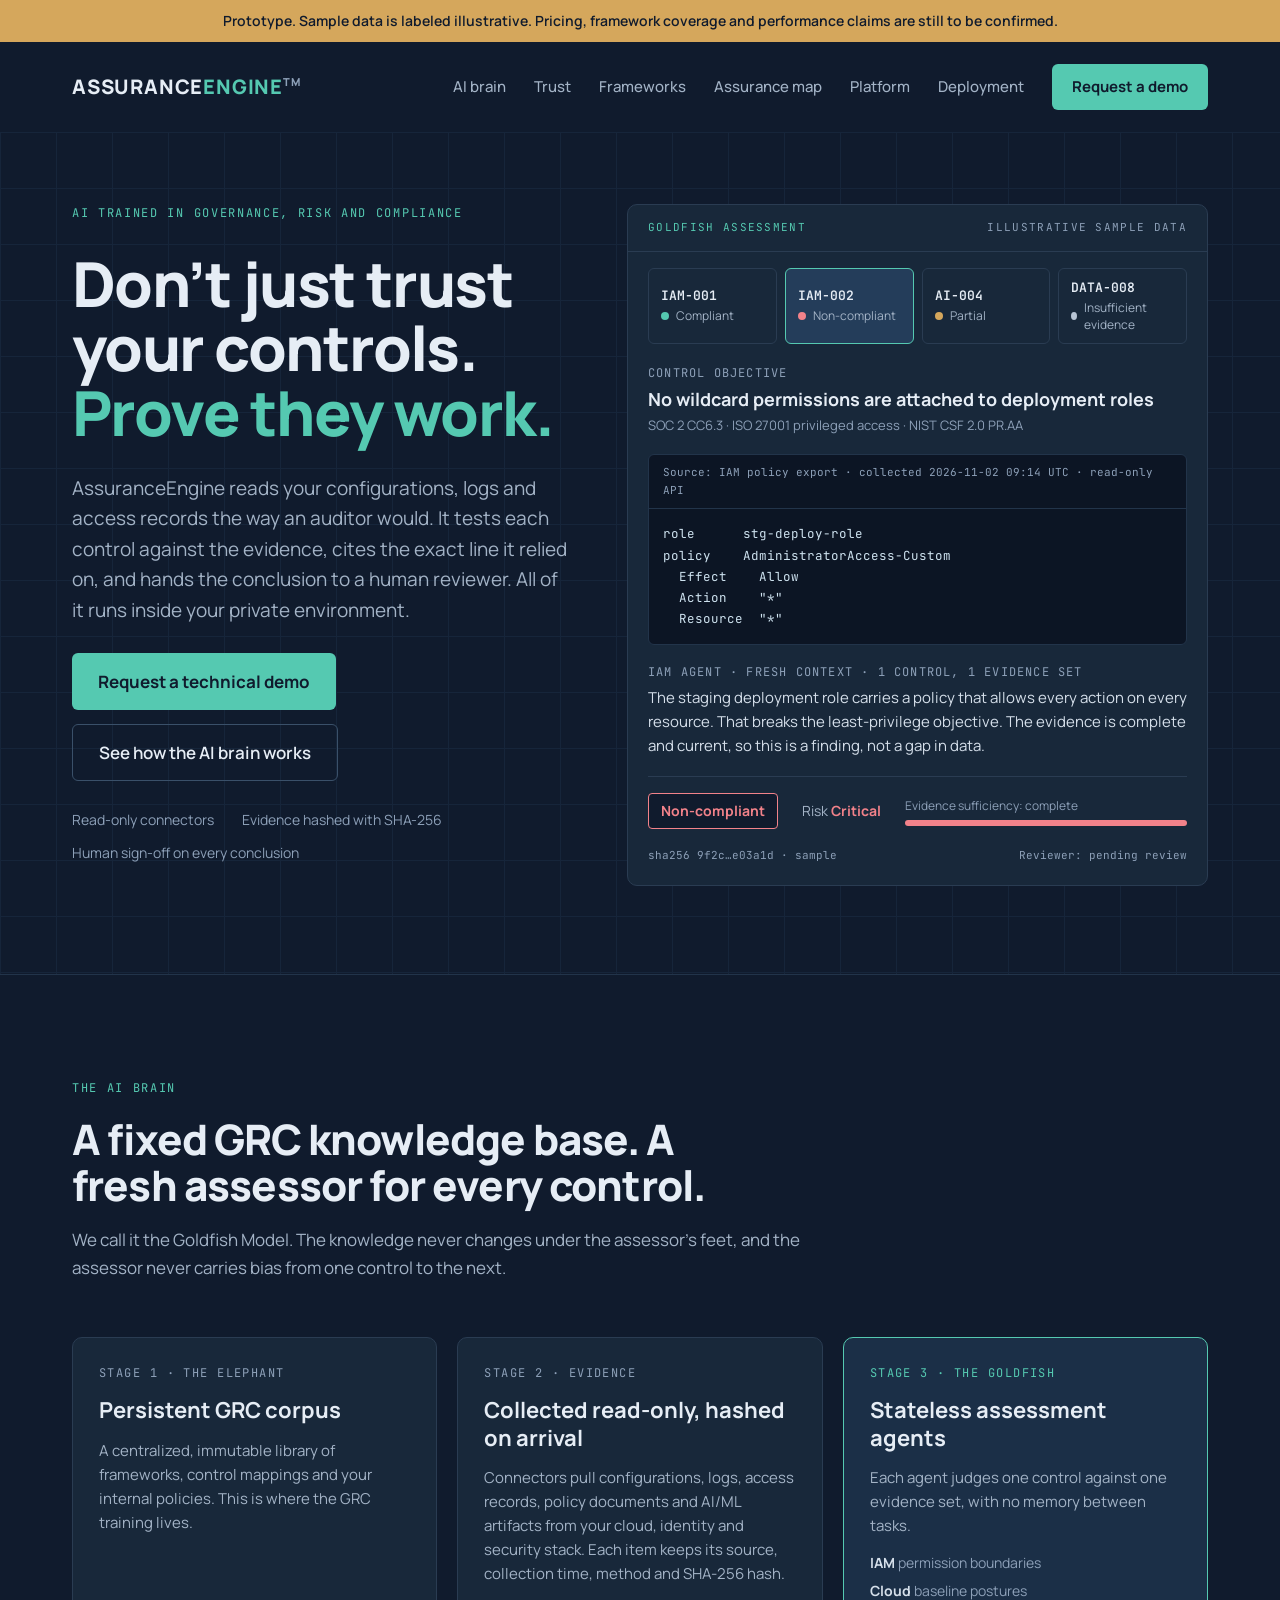
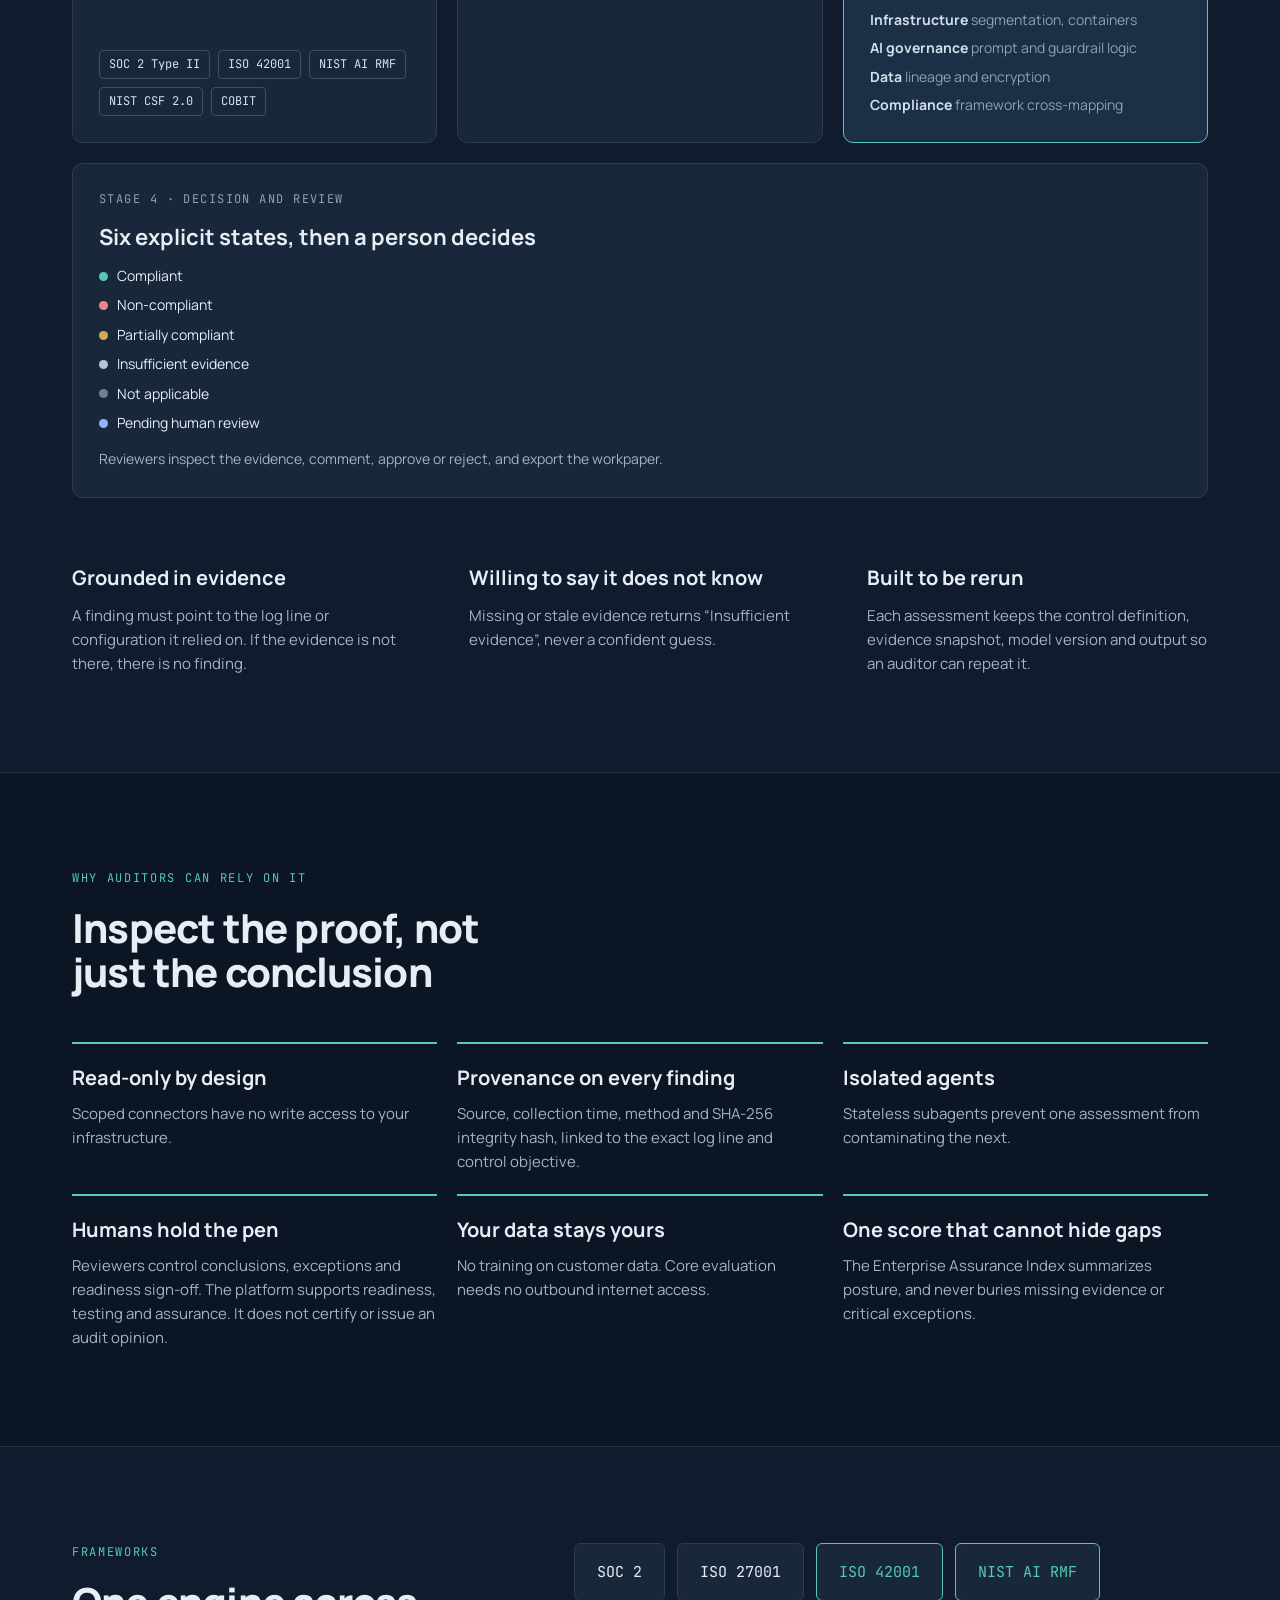
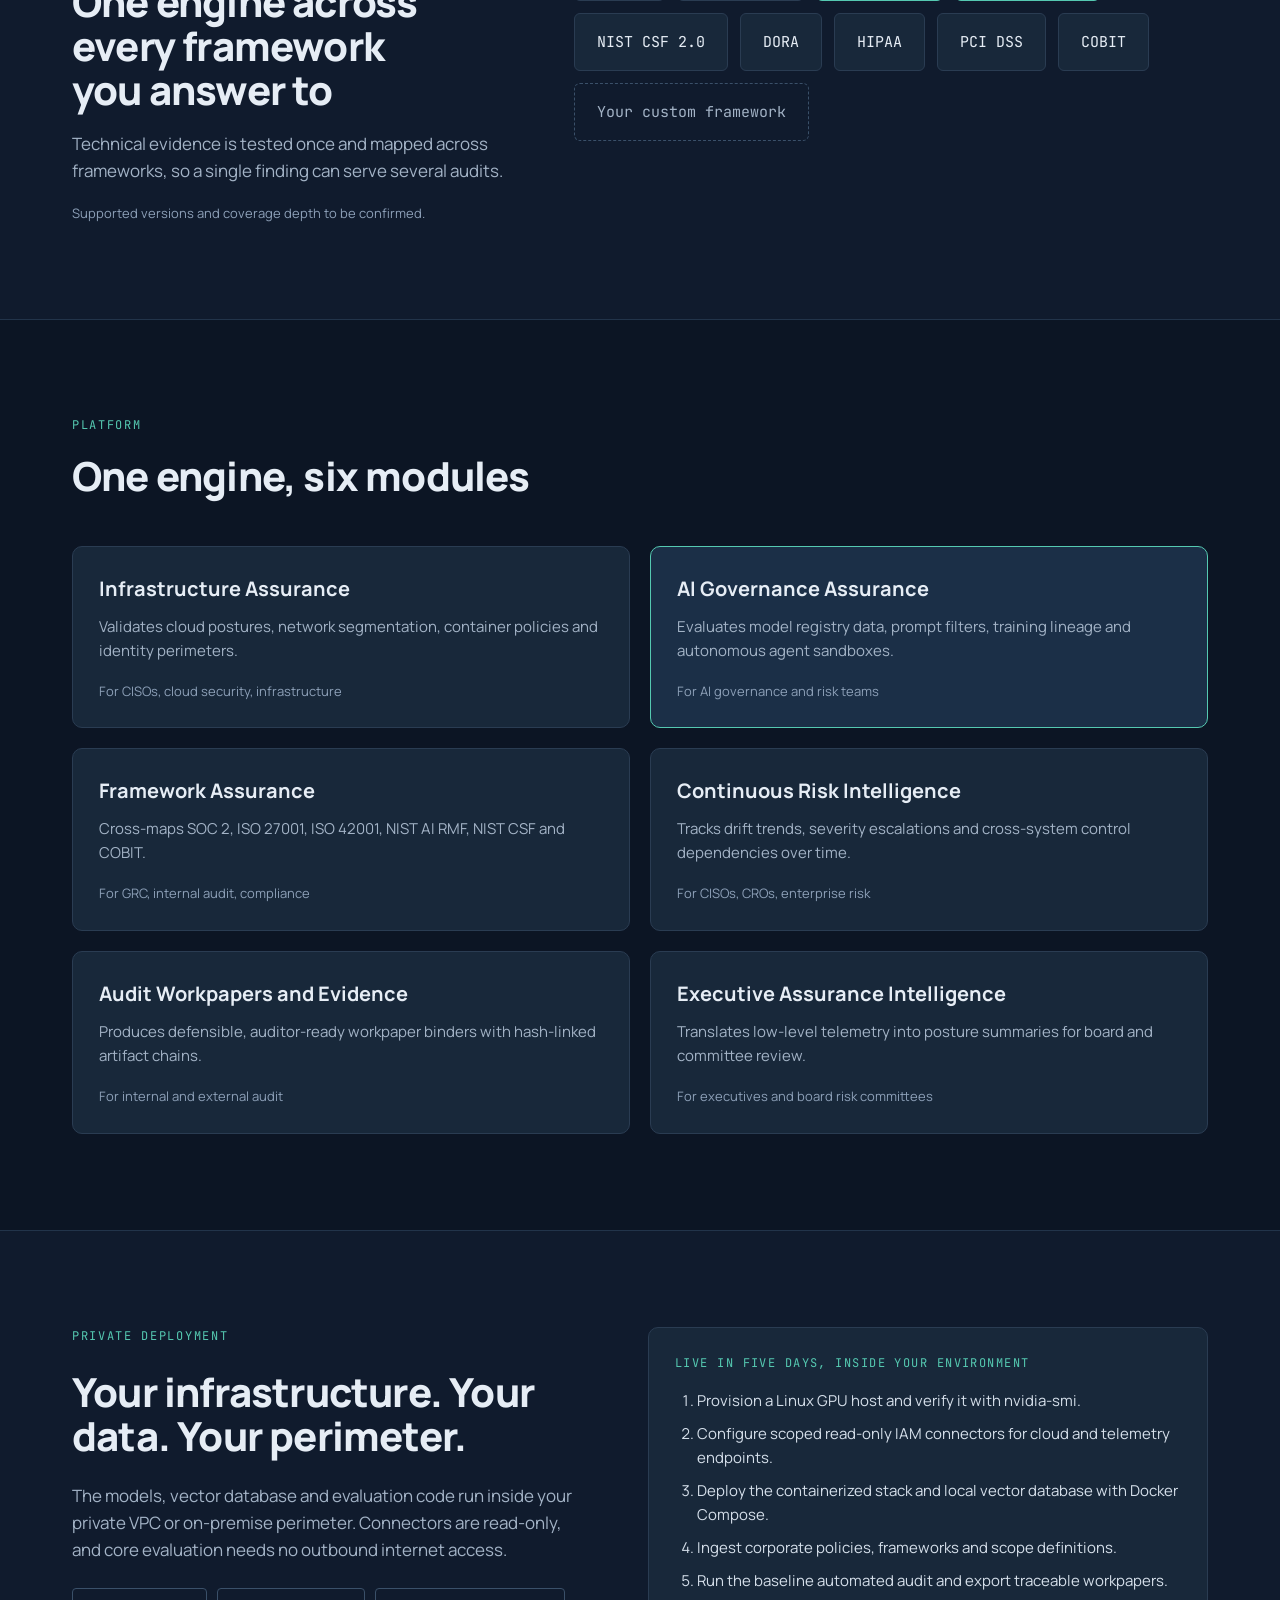
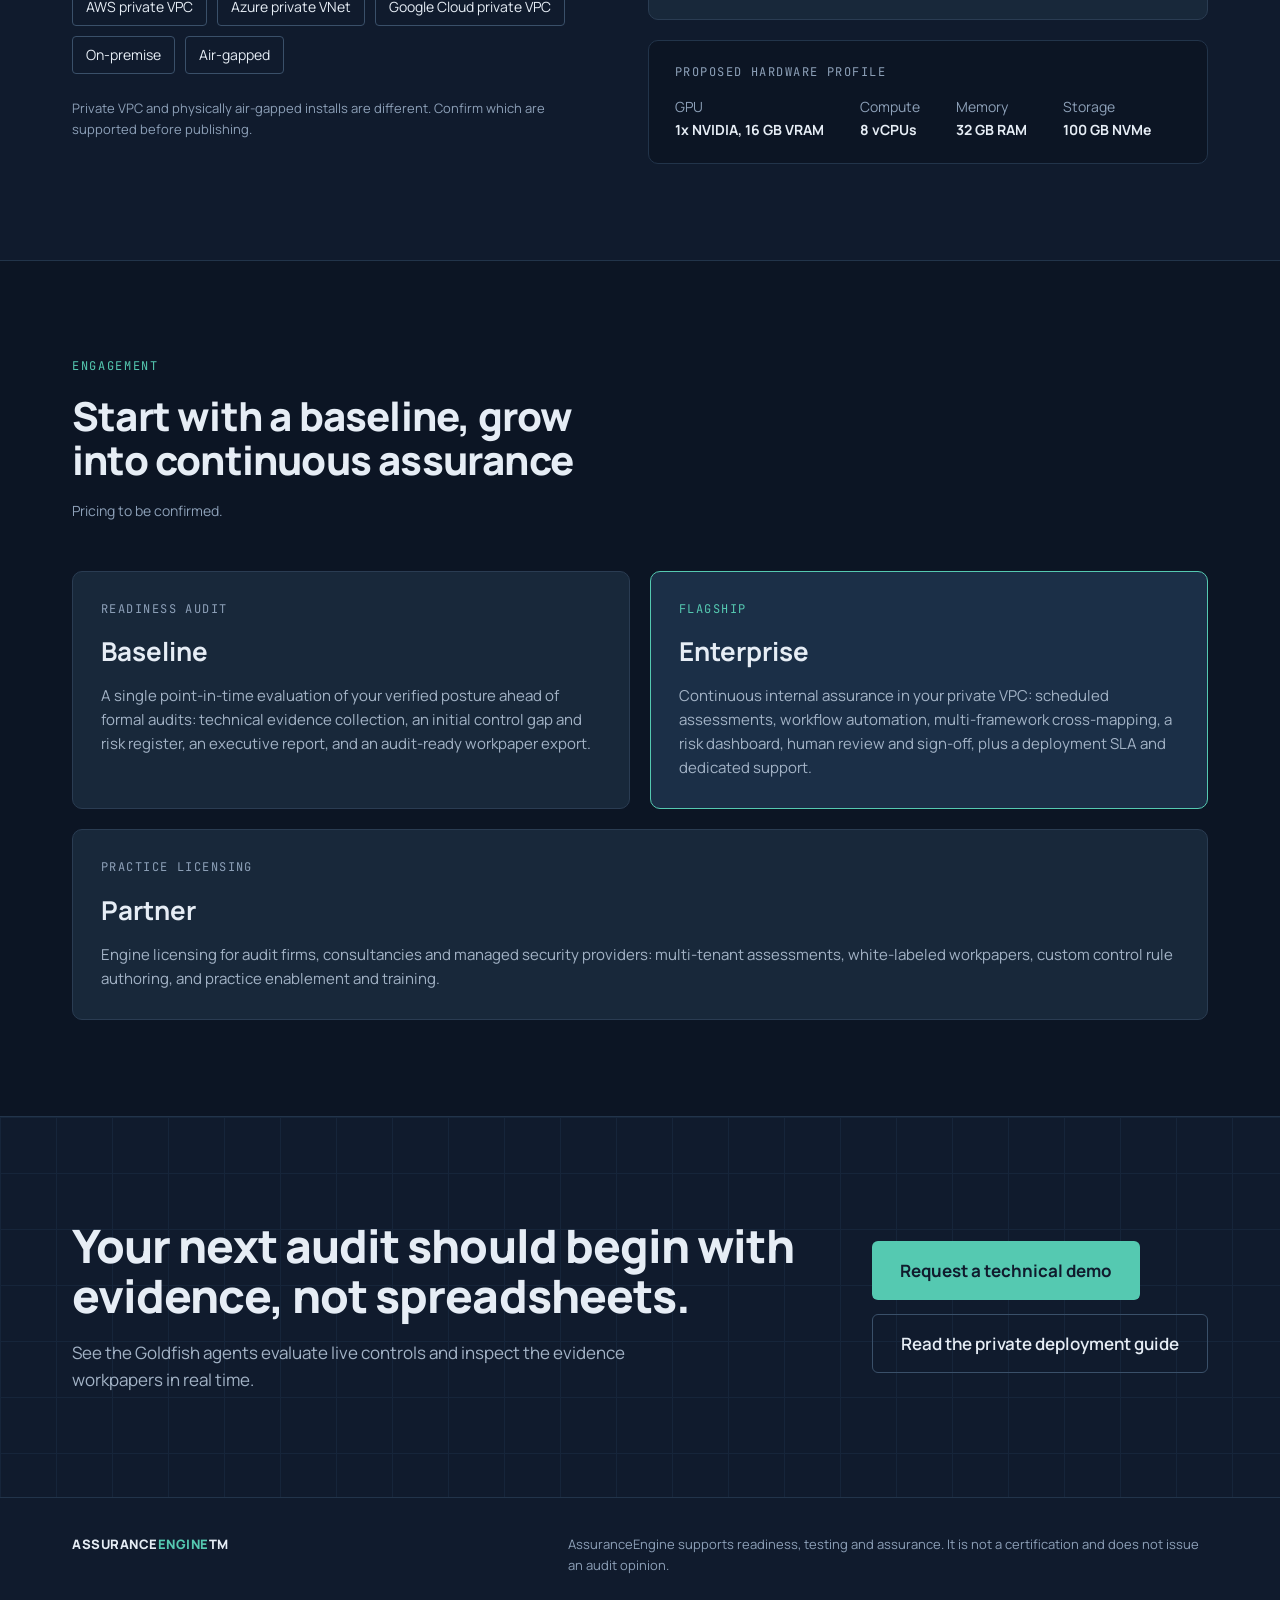
==== commit 0669531e: "Add assurance mapping overview page Co-authored-by: Copilot App <223556219+Copilot@users.noreply.git" ====
--- a/index.html
+++ b/index.html
@@ -33,6 +33,7 @@
 <a href="#brain" style="color: #A3B3C6; text-decoration: none;">AI brain</a>
 <a href="#trust" style="color: #A3B3C6; text-decoration: none;">Trust</a>
 <a href="#frameworks" style="color: #A3B3C6; text-decoration: none;">Frameworks</a>
+<a href="assurance-map.html" style="color: #A3B3C6; text-decoration: none;">Assurance map</a>
 <a href="#platform" style="color: #A3B3C6; text-decoration: none;">Platform</a>
 <a href="#deployment" style="color: #A3B3C6; text-decoration: none;">Deployment</a>
 <a href="#demo" style="background: #55C9B1; color: #101B2D; text-decoration: none; font-weight: 700; padding: 11px 20px; border-radius: 6px;">Request a demo</a>
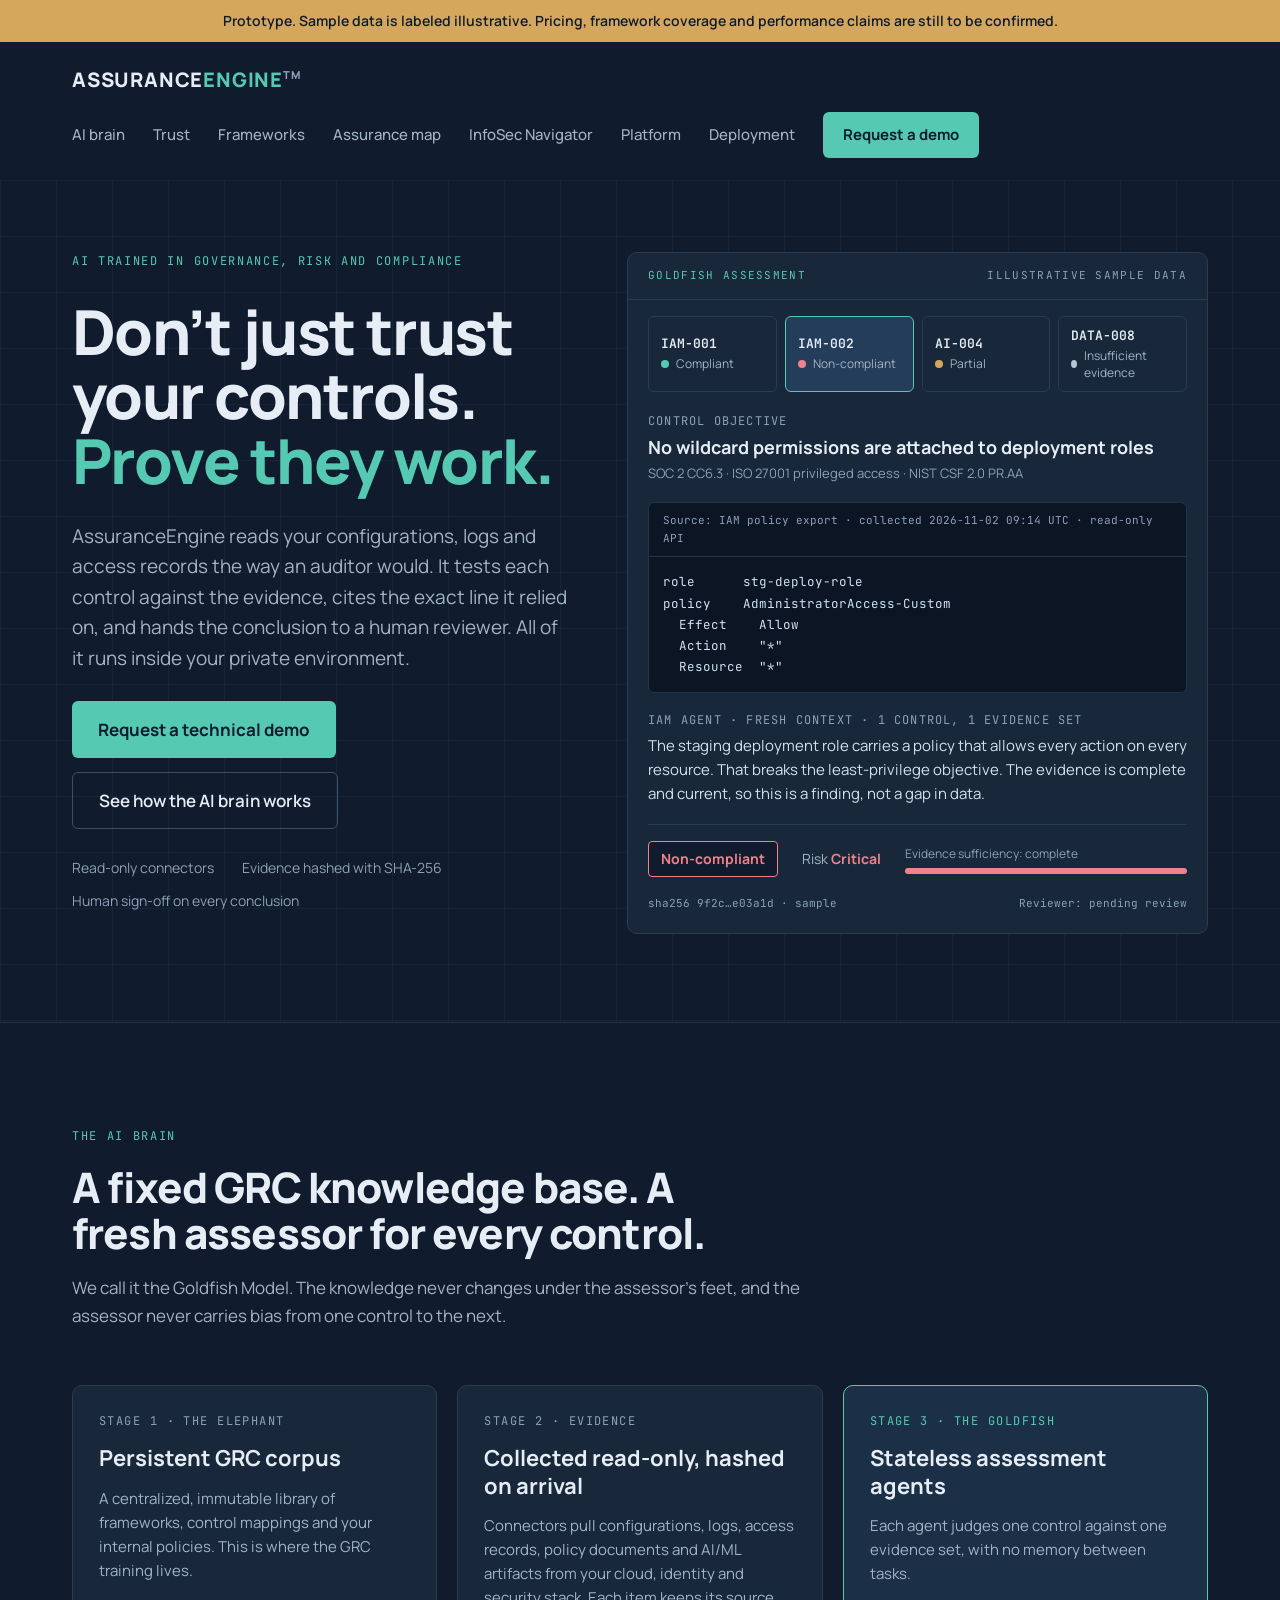
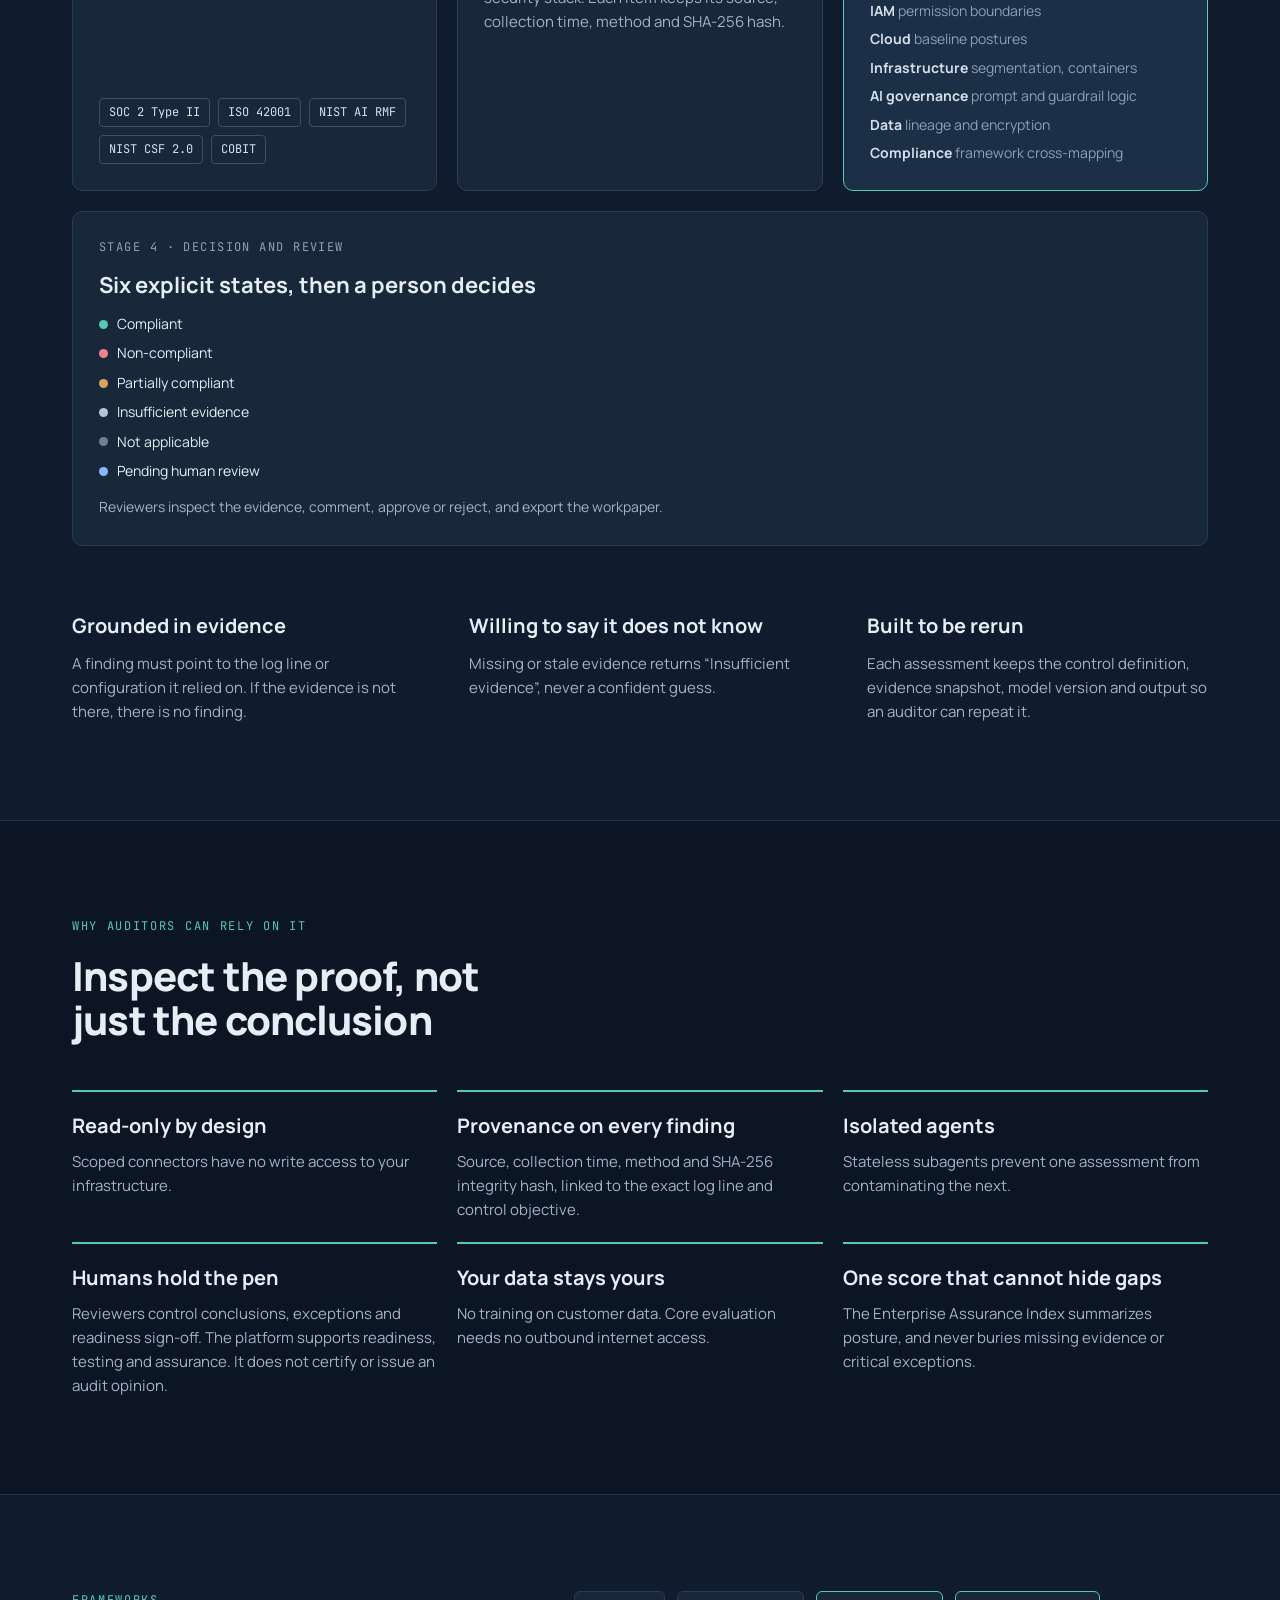
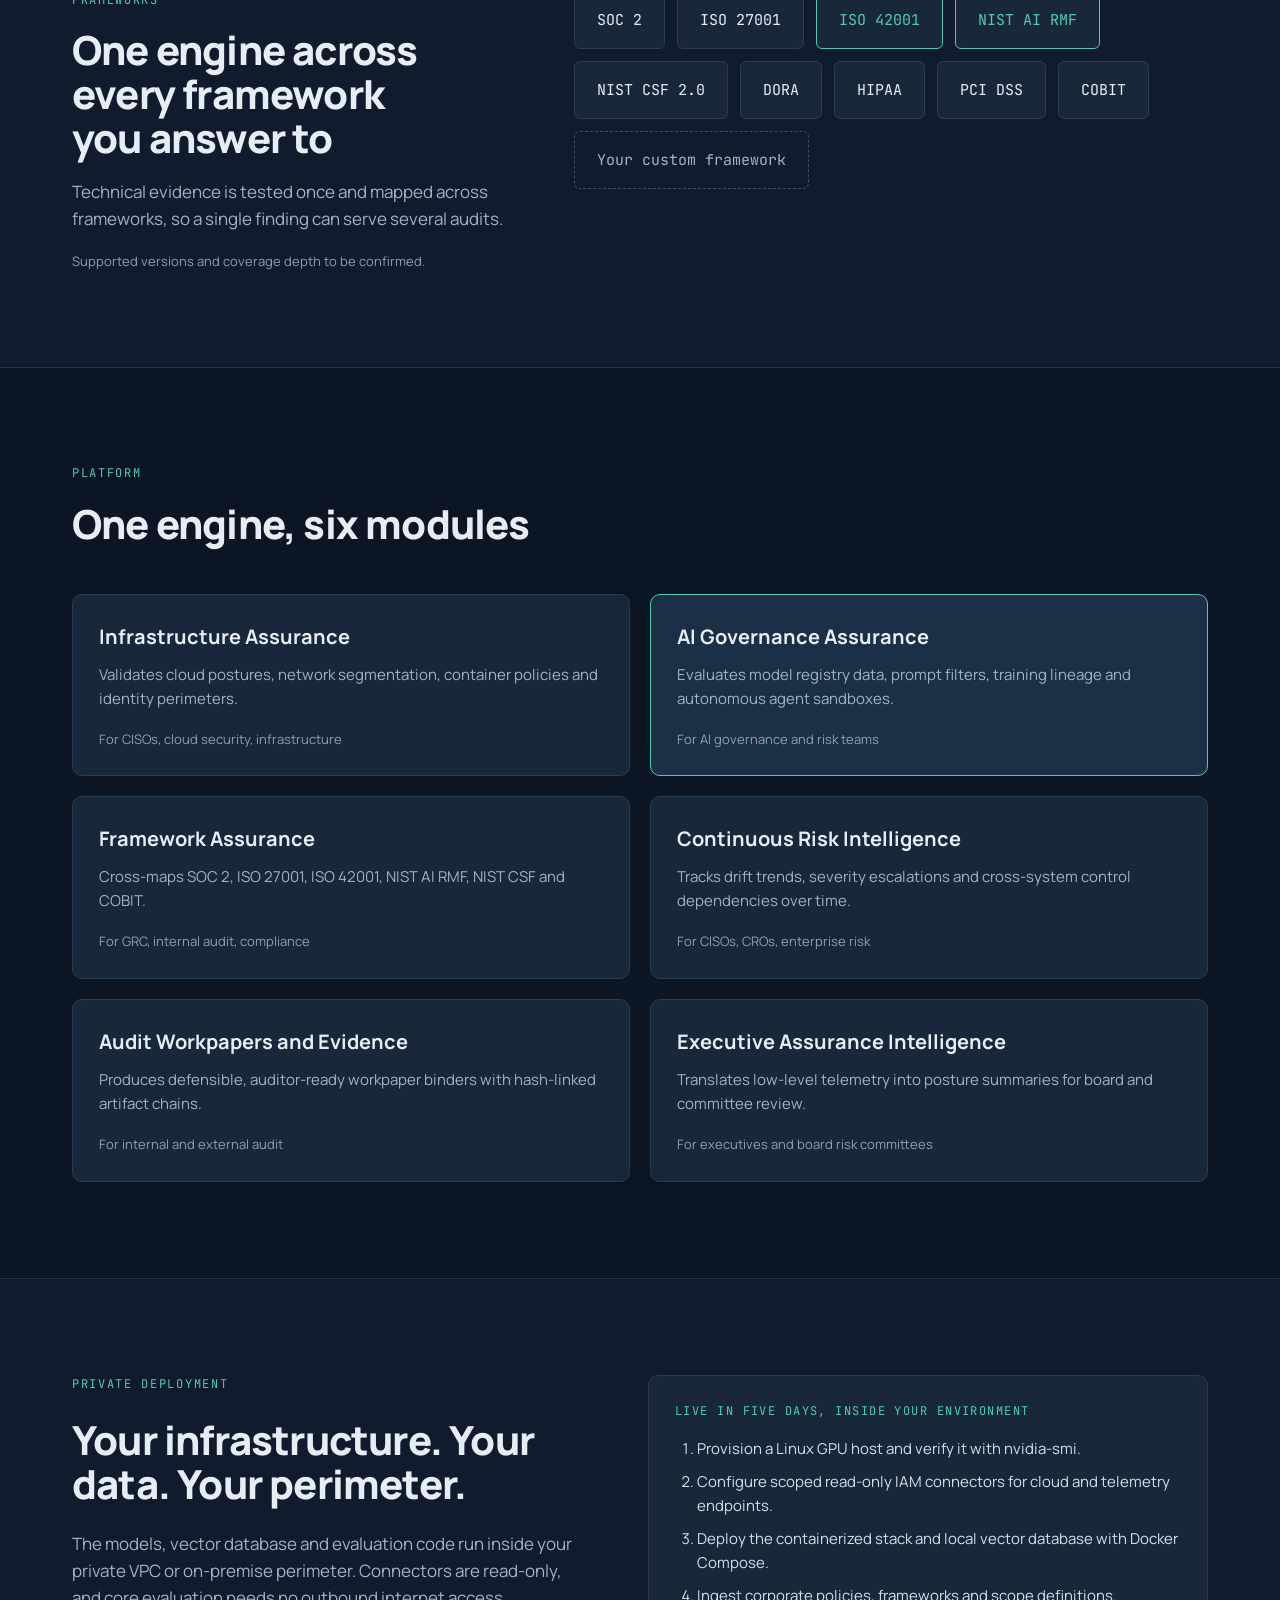
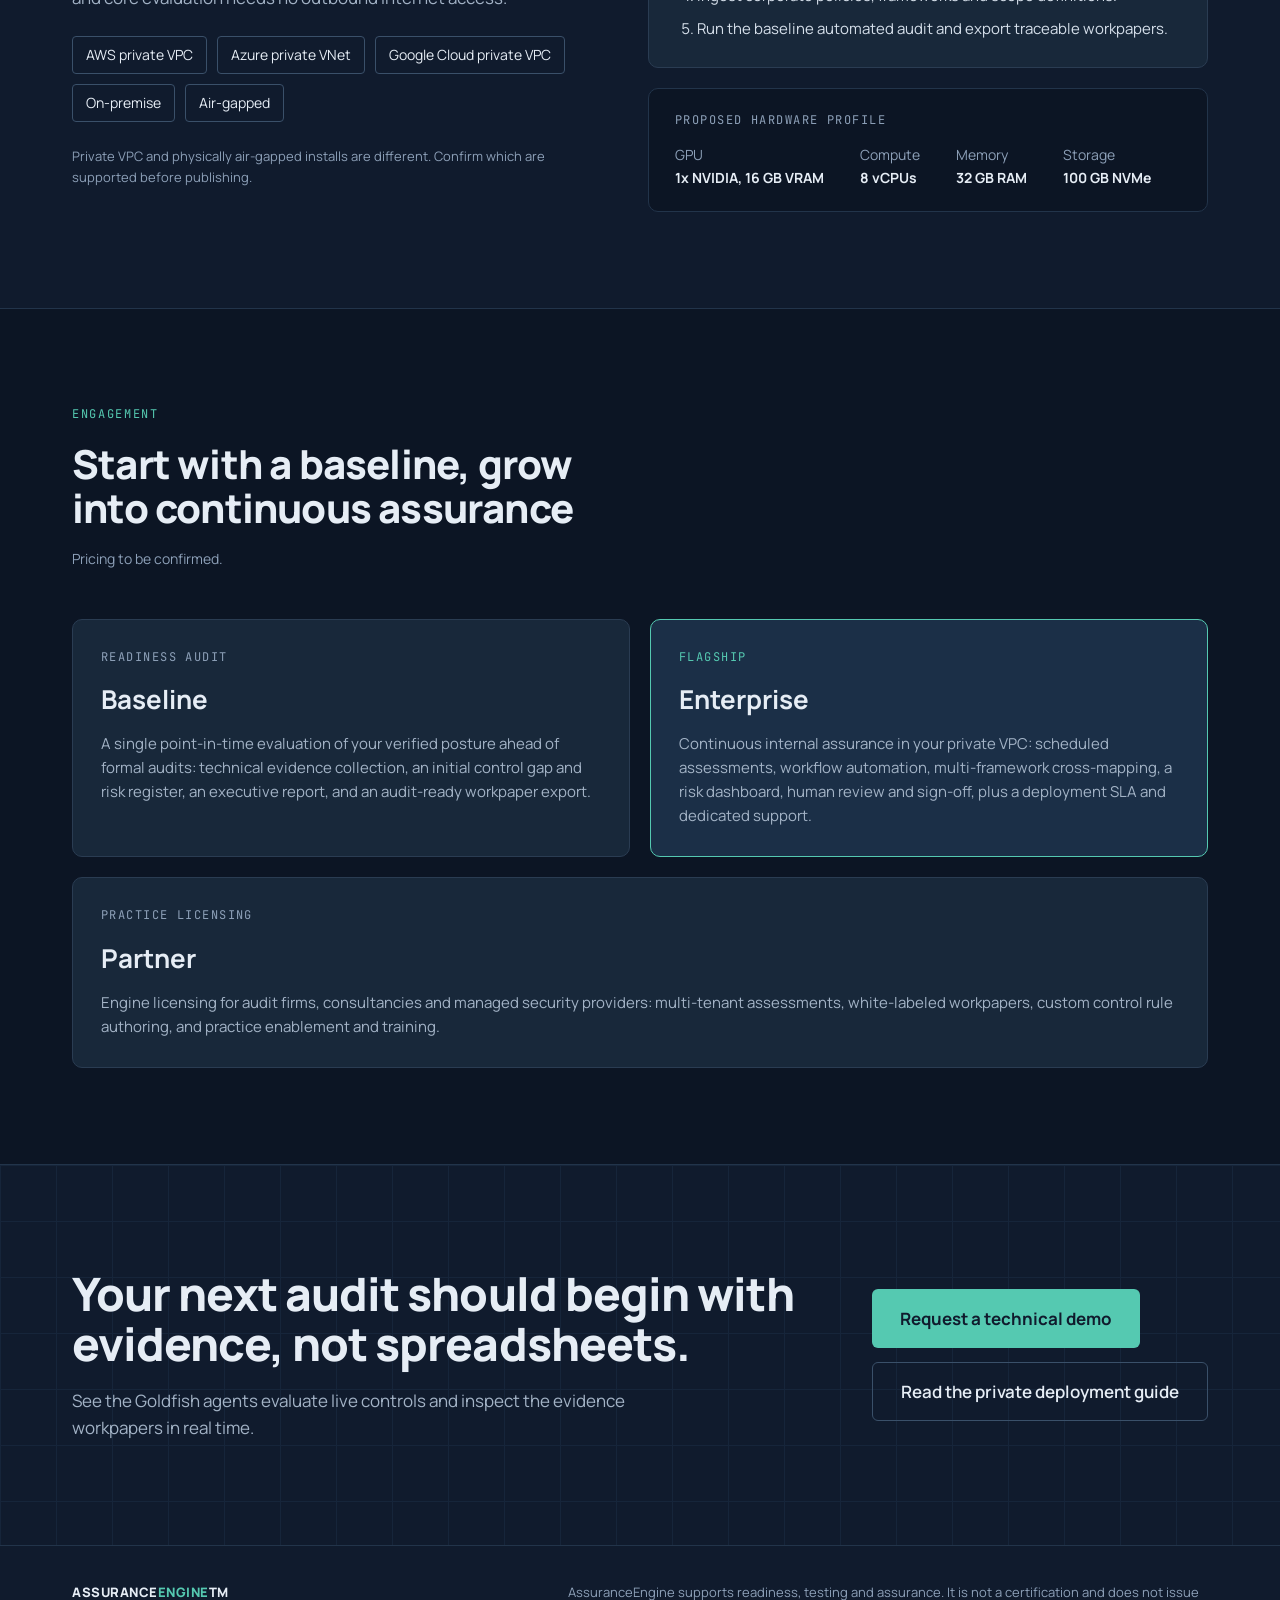
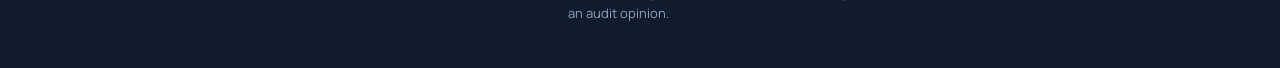
==== commit db494764: "Add InfoSec Navigator module A separate information security module of AssuranceEngine:  - infosec-n" ====
--- a/index.html
+++ b/index.html
@@ -34,6 +34,7 @@
 <a href="#trust" style="color: #A3B3C6; text-decoration: none;">Trust</a>
 <a href="#frameworks" style="color: #A3B3C6; text-decoration: none;">Frameworks</a>
 <a href="assurance-map.html" style="color: #A3B3C6; text-decoration: none;">Assurance map</a>
+<a href="infosec-navigator/index.html" style="color: #A3B3C6; text-decoration: none;">InfoSec Navigator</a>
 <a href="#platform" style="color: #A3B3C6; text-decoration: none;">Platform</a>
 <a href="#deployment" style="color: #A3B3C6; text-decoration: none;">Deployment</a>
 <a href="#demo" style="background: #55C9B1; color: #101B2D; text-decoration: none; font-weight: 700; padding: 11px 20px; border-radius: 6px;">Request a demo</a>
